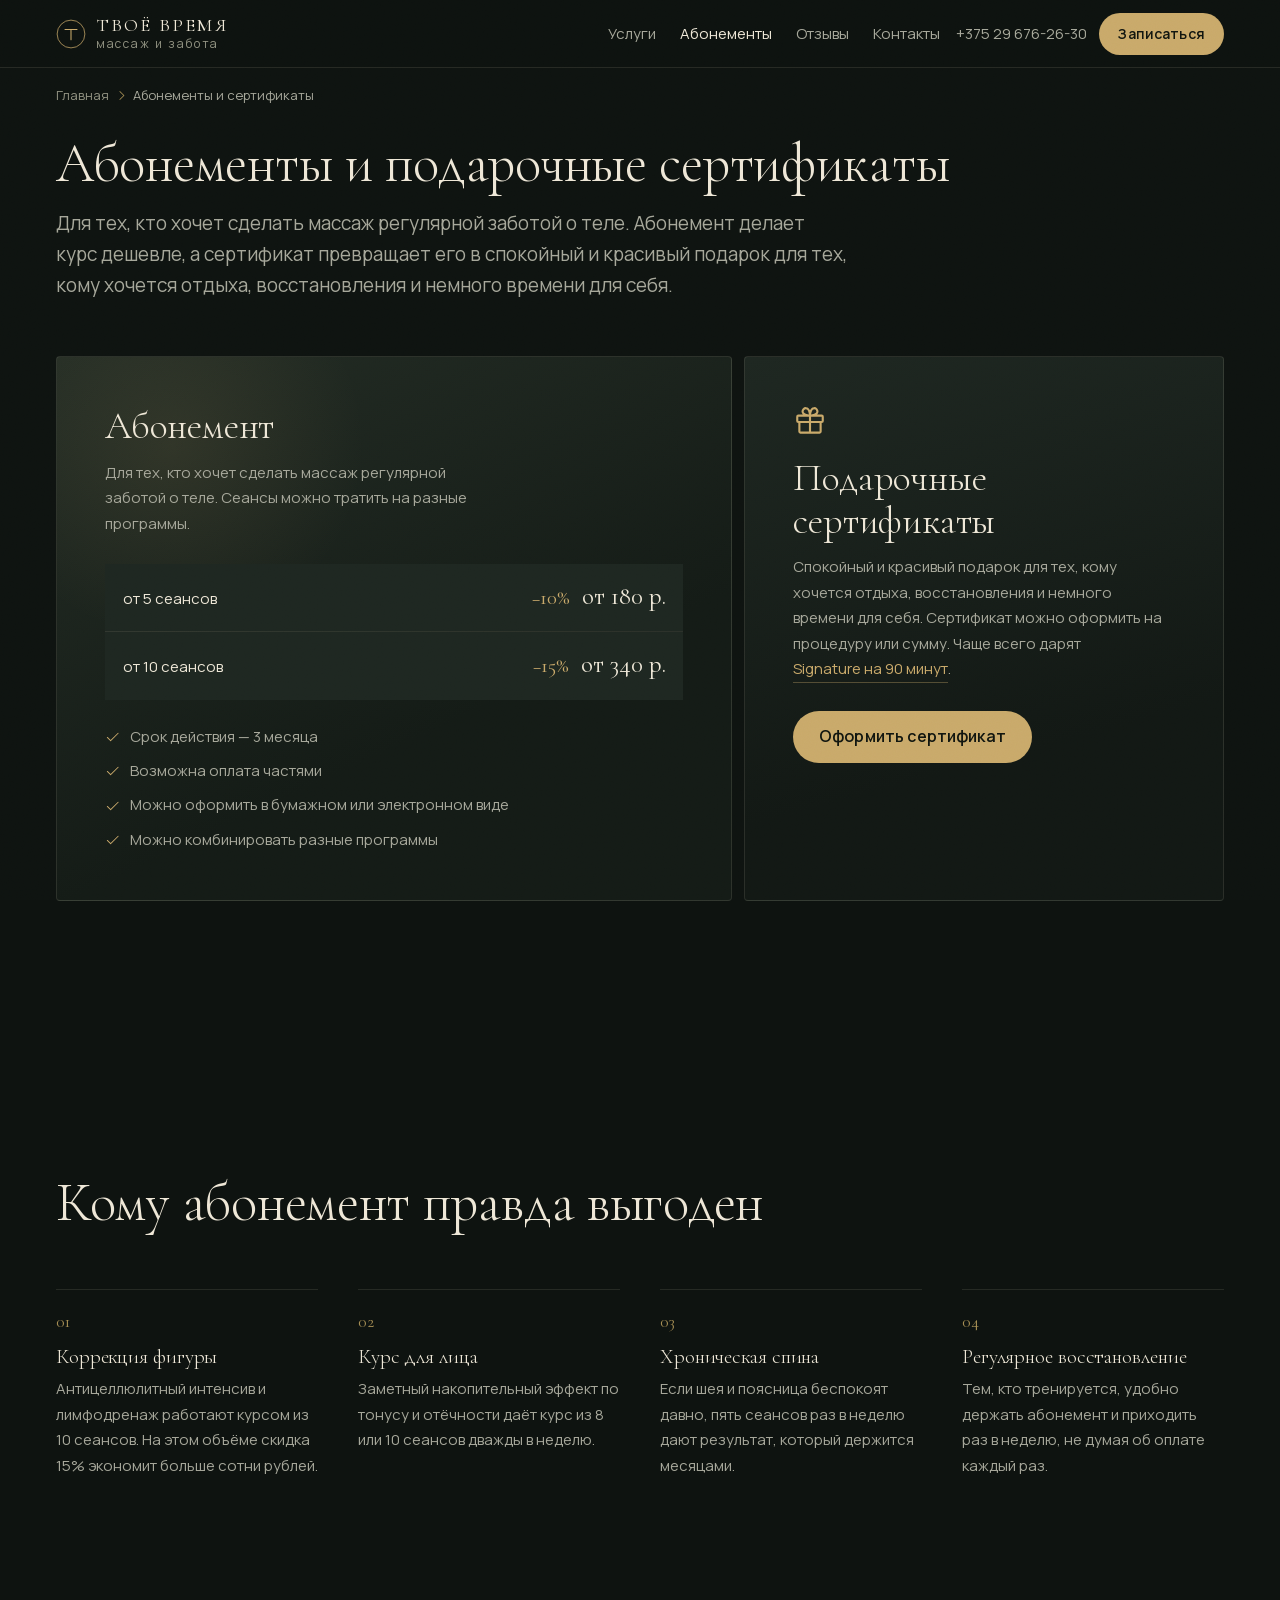
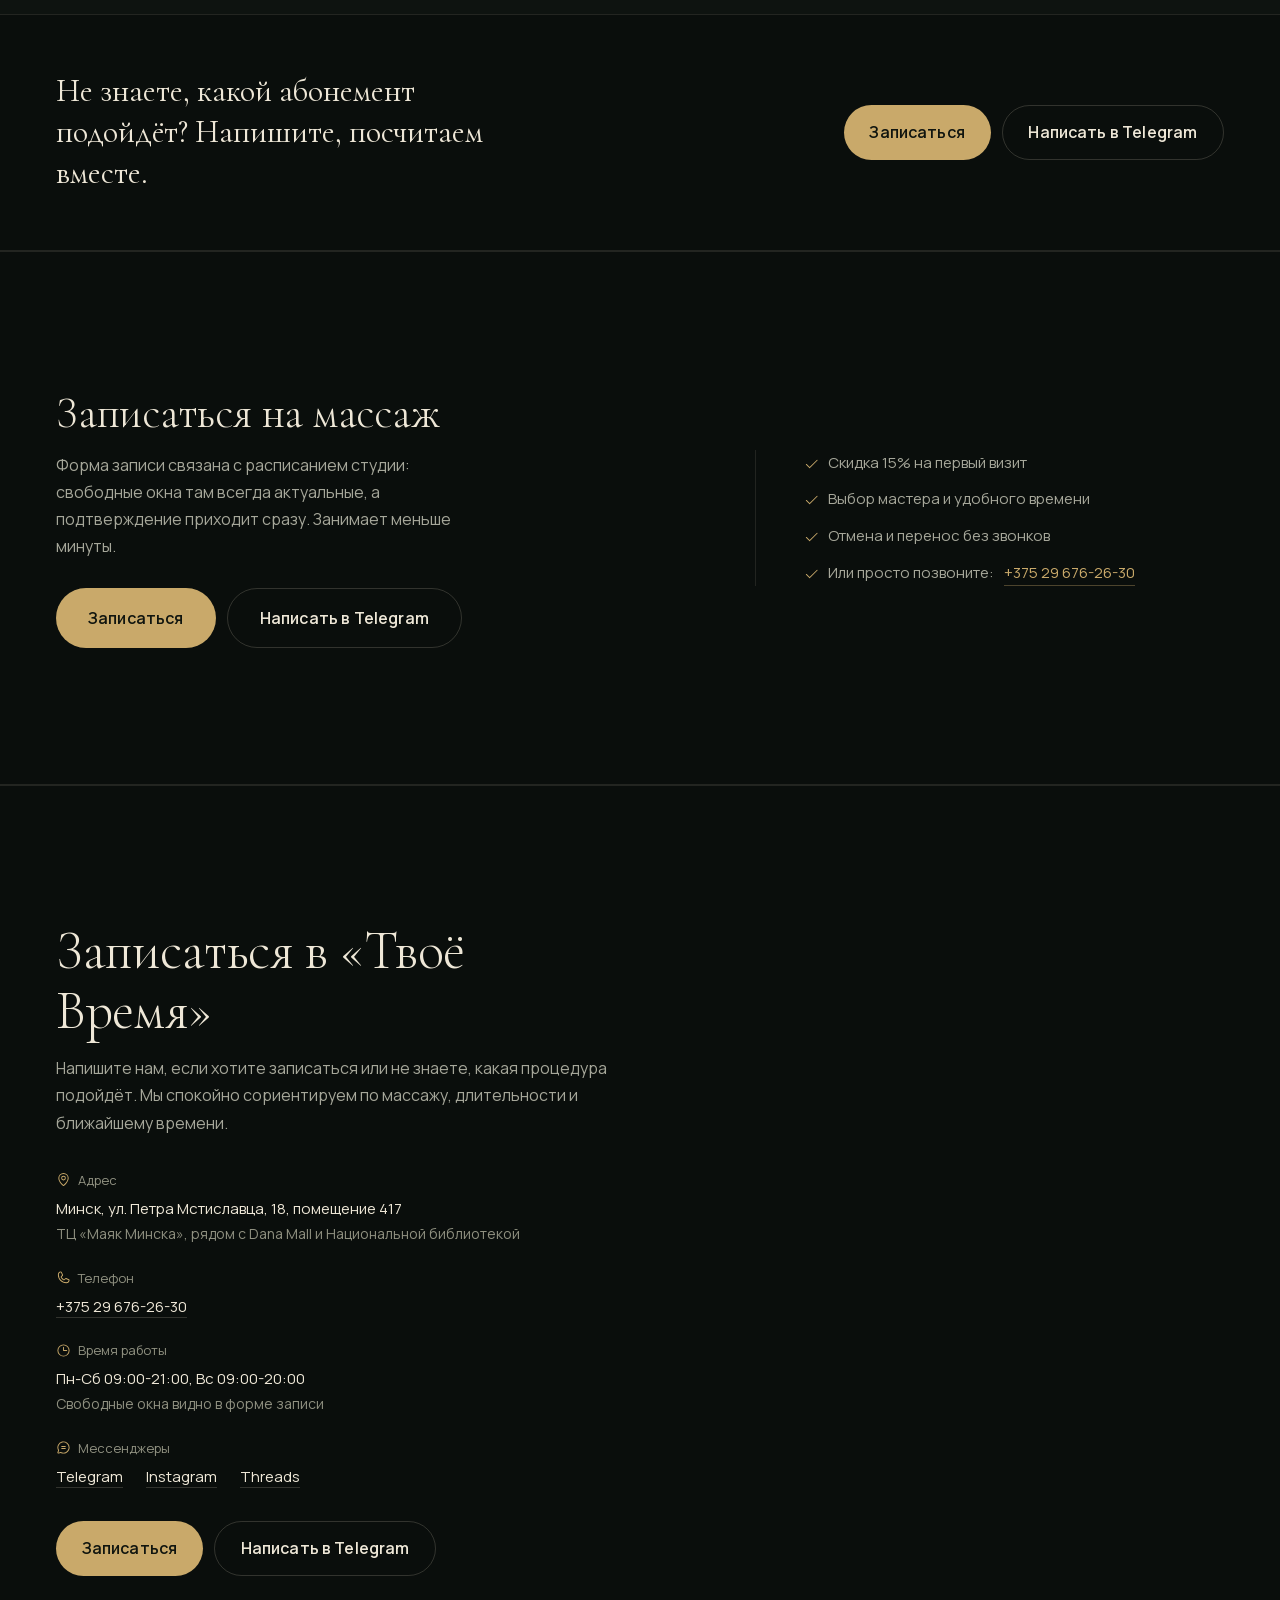
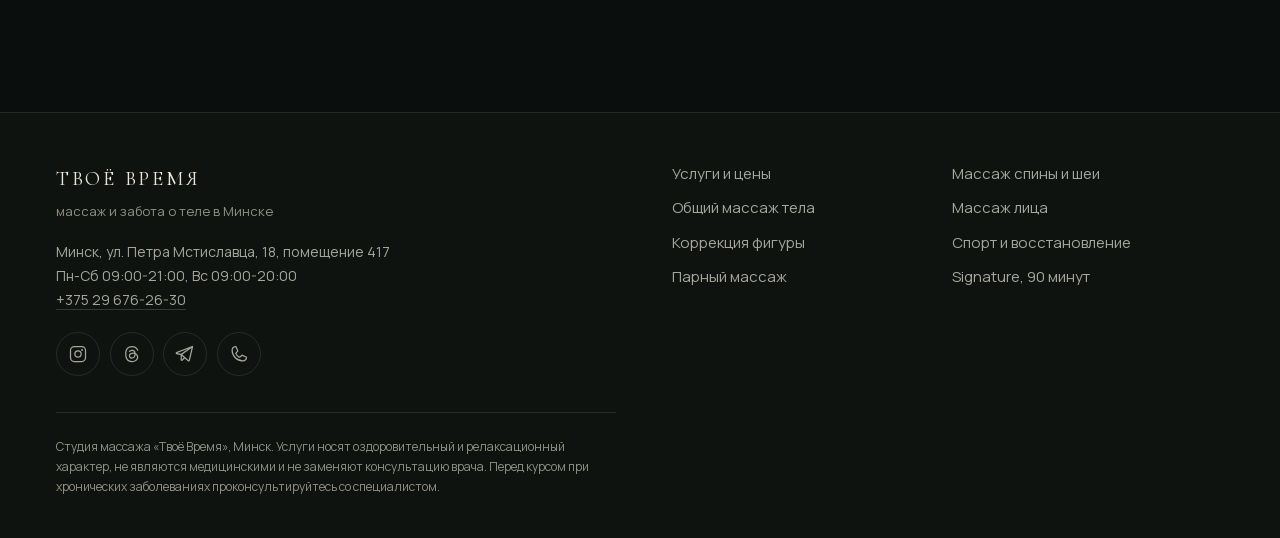
==== abonementy/index.html @ c8255bb5 "Сайт студии массажа «Твоё Время»: восстановление после потери файлов в iCloud Проект перенесён из iC" ====
<!doctype html>
<html lang="ru">
<head>
<meta charset="utf-8">
<meta name="viewport" content="width=device-width, initial-scale=1, viewport-fit=cover">
<meta name="theme-color" content="#0E1310">
<title>Абонементы и подарочные сертификаты на массаж в Минске | «Твоё Время»</title>
<meta name="description" content="Абонемент на массаж в Минске: от 5 сеансов скидка 10%, от 10 сеансов 15%, срок действия 3 месяца, оплата частями. Подарочный сертификат на программу или на сумму.">
<link rel="canonical" href="https://tvoye-vremya.by/abonementy/">
<meta property="og:type" content="website">
<meta property="og:locale" content="ru_RU">
<meta property="og:site_name" content="Твоё Время">
<meta property="og:title" content="Абонементы и подарочные сертификаты на массаж в Минске | «Твоё Время»">
<meta property="og:description" content="Абонемент на массаж в Минске: от 5 сеансов скидка 10%, от 10 сеансов 15%, срок действия 3 месяца, оплата частями. Подарочный сертификат на программу или на сумму.">
<meta property="og:url" content="https://tvoye-vremya.by/abonementy/">
<meta property="og:image" content="https://tvoye-vremya.by/assets/img/hero-1280.jpg">
<meta name="twitter:card" content="summary_large_image">
<link rel="icon" href="/favicon.svg" type="image/svg+xml">
<link rel="apple-touch-icon" href="/favicon.svg">
<link rel="preload" href="/assets/fonts/manrope-cyr.woff2" as="font" type="font/woff2" crossorigin>
<link rel="preload" href="/assets/fonts/cormorant-cyr.woff2" as="font" type="font/woff2" crossorigin>
<link rel="preconnect" href="https://n2200455.yclients.com">

<link rel="stylesheet" href="/assets/css/fonts.css">
<link rel="stylesheet" href="/assets/css/style.css">
<script type="application/ld+json">{"@context":"https://schema.org","@graph":[{"@type":"HealthAndBeautyBusiness","@id":"https://tvoye-vremya.by/#studio","name":"Твоё Время","alternateName":"Студия массажа «Твоё Время»","description":"Студия массажа в Минске на Маяке Минска: классический массаж, массаж лица, коррекция фигуры, спортивный и миофасциальный массаж.","image":"https://tvoye-vremya.by/assets/img/hero-1280.jpg","logo":"https://tvoye-vremya.by/favicon.svg","url":"https://tvoye-vremya.by/","telephone":"+375296762630","priceRange":"40-110 BYN","currenciesAccepted":"BYN","paymentAccepted":"Наличные, банковская карта","areaServed":{"@type":"City","name":"Минск"},"address":{"@type":"PostalAddress","streetAddress":"ул. Петра Мстиславца, 18, помещение 417","addressLocality":"Минск","postalCode":"220114","addressCountry":"BY"},"geo":{"@type":"GeoCoordinates","latitude":53.931599,"longitude":27.655137},"hasMap":"https://yandex.by/maps/-/CPgRRDK3","sameAs":["https://www.instagram.com/massage.tvoye_vremya/","https://www.threads.com/@massage.tvoye_vremya","https://t.me/marussy1987"],"openingHoursSpecification":[{"@type":"OpeningHoursSpecification","dayOfWeek":["Mo","Tu","We","Th","Fr","Sa"],"opens":"09:00","closes":"21:00"},{"@type":"OpeningHoursSpecification","dayOfWeek":["Su"],"opens":"09:00","closes":"20:00"}],"aggregateRating":{"@type":"AggregateRating","ratingValue":5,"bestRating":5,"reviewCount":44,"ratingCount":55},"review":[{"@type":"Review","author":{"@type":"Person","name":"Никита Мисюров"},"reviewRating":{"@type":"Rating","ratingValue":5,"bestRating":5},"reviewBody":"Ходил с сильными болями в шее и спине. После первого же сеанса почувствовал невероятное облегчение."},{"@type":"Review","author":{"@type":"Person","name":"Оксана Лукьянович"},"reviewRating":{"@type":"Rating","ratingValue":5,"bestRating":5},"reviewBody":"Марина настоящее спасение для моей спины при сидячей работе. Прекрасно прорабатывает все зажимы в шее и пояснице."},{"@type":"Review","author":{"@type":"Person","name":"Рамина Садкевич"},"reviewRating":{"@type":"Rating","ratingValue":5,"bestRating":5},"reviewBody":"Сходила на массаж лица и осталась в полнейшем восторге. Очень глубокая, но мягкая проработка."},{"@type":"Review","author":{"@type":"Person","name":"Александра Софроне"},"reviewRating":{"@type":"Rating","ratingValue":5,"bestRating":5},"reviewBody":"Раньше никогда не ходила на массаж. Очень рада, что мой первый опыт был именно в этой студии."},{"@type":"Review","author":{"@type":"Person","name":"Юлия Ш."},"reviewRating":{"@type":"Rating","ratingValue":5,"bestRating":5},"reviewBody":"Посещаю студию регулярно, делаю у мастера Елены массаж спины и тела. Елена не только профессионал, но и очень внимательная."}]},{"@type":"BreadcrumbList","itemListElement":[{"@type":"ListItem","position":1,"name":"Главная","item":"https://tvoye-vremya.by/"},{"@type":"ListItem","position":2,"name":"Абонементы и сертификаты","item":"https://tvoye-vremya.by/abonementy/"}]}]}</script>
</head>
<body>
<svg xmlns="http://www.w3.org/2000/svg" aria-hidden="true" focusable="false" style="position:absolute;width:0;height:0;overflow:hidden"><defs><symbol id="i-arrow-square-out" viewBox="0 0 256 256"><path d="M224,104a8,8,0,0,1-16,0V59.32l-66.33,66.34a8,8,0,0,1-11.32-11.32L196.68,48H152a8,8,0,0,1,0-16h64a8,8,0,0,1,8,8Zm-40,24a8,8,0,0,0-8,8v72H48V80h72a8,8,0,0,0,0-16H48A16,16,0,0,0,32,80V208a16,16,0,0,0,16,16H176a16,16,0,0,0,16-16V136A8,8,0,0,0,184,128Z"/></symbol><symbol id="i-arrow-up-right" viewBox="0 0 256 256"><path d="M200,64V168a8,8,0,0,1-16,0V83.31L69.66,197.66a8,8,0,0,1-11.32-11.32L172.69,72H88a8,8,0,0,1,0-16H192A8,8,0,0,1,200,64Z"/></symbol><symbol id="i-barbell" viewBox="0 0 256 256"><path d="M248,120h-8V88a16,16,0,0,0-16-16H208V64a16,16,0,0,0-16-16H168a16,16,0,0,0-16,16v56H104V64A16,16,0,0,0,88,48H64A16,16,0,0,0,48,64v8H32A16,16,0,0,0,16,88v32H8a8,8,0,0,0,0,16h8v32a16,16,0,0,0,16,16H48v8a16,16,0,0,0,16,16H88a16,16,0,0,0,16-16V136h48v56a16,16,0,0,0,16,16h24a16,16,0,0,0,16-16v-8h16a16,16,0,0,0,16-16V136h8a8,8,0,0,0,0-16ZM32,168V88H48v80Zm56,24H64V64H88V192Zm104,0H168V64h24V175.82c0,.06,0,.12,0,.18s0,.12,0,.18V192Zm32-24H208V88h16Z"/></symbol><symbol id="i-calendar-check" viewBox="0 0 256 256"><path d="M208,32H184V24a8,8,0,0,0-16,0v8H88V24a8,8,0,0,0-16,0v8H48A16,16,0,0,0,32,48V208a16,16,0,0,0,16,16H208a16,16,0,0,0,16-16V48A16,16,0,0,0,208,32ZM72,48v8a8,8,0,0,0,16,0V48h80v8a8,8,0,0,0,16,0V48h24V80H48V48ZM208,208H48V96H208V208Zm-38.34-85.66a8,8,0,0,1,0,11.32l-48,48a8,8,0,0,1-11.32,0l-24-24a8,8,0,0,1,11.32-11.32L116,164.69l42.34-42.35A8,8,0,0,1,169.66,122.34Z"/></symbol><symbol id="i-caret-right" viewBox="0 0 256 256"><path d="M181.66,133.66l-80,80a8,8,0,0,1-11.32-11.32L164.69,128,90.34,53.66a8,8,0,0,1,11.32-11.32l80,80A8,8,0,0,1,181.66,133.66Z"/></symbol><symbol id="i-chat-circle-text" viewBox="0 0 256 256"><path d="M168,112a8,8,0,0,1-8,8H96a8,8,0,0,1,0-16h64A8,8,0,0,1,168,112Zm-8,24H96a8,8,0,0,0,0,16h64a8,8,0,0,0,0-16Zm72-8A104,104,0,0,1,79.12,219.82L45.07,231.17a16,16,0,0,1-20.24-20.24l11.35-34.05A104,104,0,1,1,232,128Zm-16,0A88,88,0,1,0,51.81,172.06a8,8,0,0,1,.66,6.54L40,216,77.4,203.53a7.85,7.85,0,0,1,2.53-.42,8,8,0,0,1,4,1.08A88,88,0,0,0,216,128Z"/></symbol><symbol id="i-check" viewBox="0 0 256 256"><path d="M229.66,77.66l-128,128a8,8,0,0,1-11.32,0l-56-56a8,8,0,0,1,11.32-11.32L96,188.69,218.34,66.34a8,8,0,0,1,11.32,11.32Z"/></symbol><symbol id="i-clock" viewBox="0 0 256 256"><path d="M128,24A104,104,0,1,0,232,128,104.11,104.11,0,0,0,128,24Zm0,192a88,88,0,1,1,88-88A88.1,88.1,0,0,1,128,216Zm64-88a8,8,0,0,1-8,8H128a8,8,0,0,1-8-8V72a8,8,0,0,1,16,0v48h48A8,8,0,0,1,192,128Z"/></symbol><symbol id="i-coffee" viewBox="0 0 256 256"><path d="M80,56V24a8,8,0,0,1,16,0V56a8,8,0,0,1-16,0Zm40,8a8,8,0,0,0,8-8V24a8,8,0,0,0-16,0V56A8,8,0,0,0,120,64Zm32,0a8,8,0,0,0,8-8V24a8,8,0,0,0-16,0V56A8,8,0,0,0,152,64Zm96,56v8a40,40,0,0,1-37.51,39.91,96.59,96.59,0,0,1-27,40.09H208a8,8,0,0,1,0,16H32a8,8,0,0,1,0-16H56.54A96.3,96.3,0,0,1,24,136V88a8,8,0,0,1,8-8H208A40,40,0,0,1,248,120ZM200,96H40v40a80.27,80.27,0,0,0,45.12,72h69.76A80.27,80.27,0,0,0,200,136Zm32,24a24,24,0,0,0-16-22.62V136a95.78,95.78,0,0,1-1.2,15A24,24,0,0,0,232,128Z"/></symbol><symbol id="i-crown" viewBox="0 0 256 256"><path d="M248,80a28,28,0,1,0-51.12,15.77l-26.79,33L146,73.4a28,28,0,1,0-36.06,0L85.91,128.74l-26.79-33a28,28,0,1,0-26.6,12L47,194.63A16,16,0,0,0,62.78,208H193.22A16,16,0,0,0,209,194.63l14.47-86.85A28,28,0,0,0,248,80ZM128,40a12,12,0,1,1-12,12A12,12,0,0,1,128,40ZM24,80A12,12,0,1,1,36,92,12,12,0,0,1,24,80ZM193.22,192H62.78L48.86,108.52,81.79,149A8,8,0,0,0,88,152a7.83,7.83,0,0,0,1.08-.07,8,8,0,0,0,6.26-4.74l29.3-67.4a27,27,0,0,0,6.72,0l29.3,67.4a8,8,0,0,0,6.26,4.74A7.83,7.83,0,0,0,168,152a8,8,0,0,0,6.21-3l32.93-40.52ZM220,92a12,12,0,1,1,12-12A12,12,0,0,1,220,92Z"/></symbol><symbol id="i-drop" viewBox="0 0 256 256"><path d="M174,47.75a254.19,254.19,0,0,0-41.45-38.3,8,8,0,0,0-9.18,0A254.19,254.19,0,0,0,82,47.75C54.51,79.32,40,112.6,40,144a88,88,0,0,0,176,0C216,112.6,201.49,79.32,174,47.75ZM128,216a72.08,72.08,0,0,1-72-72c0-57.23,55.47-105,72-118,16.53,13,72,60.75,72,118A72.08,72.08,0,0,1,128,216Zm55.89-62.66a57.6,57.6,0,0,1-46.56,46.55A8.75,8.75,0,0,1,136,200a8,8,0,0,1-1.32-15.89c16.57-2.79,30.63-16.85,33.44-33.45a8,8,0,0,1,15.78,2.68Z"/></symbol><symbol id="i-flower-lotus" viewBox="0 0 256 256"><path d="M245.83,121.63a15.53,15.53,0,0,0-9.52-7.33,73.51,73.51,0,0,0-22.17-2.22c4-19.85,1-35.55-2.06-44.86a16.15,16.15,0,0,0-18.79-10.88,85.53,85.53,0,0,0-28.55,12.12,94.58,94.58,0,0,0-27.11-33.25,16.05,16.05,0,0,0-19.26,0A94.48,94.48,0,0,0,91.26,68.46,85.53,85.53,0,0,0,62.71,56.34,16.15,16.15,0,0,0,43.92,67.22c-3,9.31-6,25-2.06,44.86a73.51,73.51,0,0,0-22.17,2.22,15.53,15.53,0,0,0-9.52,7.33,16,16,0,0,0-1.6,12.27c3.39,12.57,13.8,36.48,45.33,55.32S113.13,208,128.05,208s42.67,0,74-18.78c31.53-18.84,41.94-42.75,45.33-55.32A16,16,0,0,0,245.83,121.63ZM59.14,72.14a.2.2,0,0,1,.23-.15A70.43,70.43,0,0,1,85.18,83.66,118.65,118.65,0,0,0,80,119.17c0,18.74,3.77,34,9.11,46.28A123.59,123.59,0,0,1,69.57,140C51.55,108.62,55.3,84,59.14,72.14Zm3,103.35C35.47,159.57,26.82,140.05,24,129.7a59.82,59.82,0,0,1,22.5-1.17,129.08,129.08,0,0,0,9.15,19.41,142.28,142.28,0,0,0,34,39.56A114.92,114.92,0,0,1,62.1,175.49ZM128,190.4c-9.33-6.94-32-28.23-32-71.23C96,76.7,118.38,55.24,128,48c9.62,7.26,32,28.72,32,71.19C160,162.17,137.33,183.46,128,190.4ZM170.82,83.66A70.43,70.43,0,0,1,196.63,72a.2.2,0,0,1,.23.15C200.7,84,204.45,108.62,186.43,140a123.32,123.32,0,0,1-19.54,25.48c5.34-12.26,9.11-27.54,9.11-46.28A118.65,118.65,0,0,0,170.82,83.66ZM232,129.72c-2.77,10.25-11.4,29.81-38.09,45.77a114.92,114.92,0,0,1-27.55,12,142.28,142.28,0,0,0,34-39.56,129.08,129.08,0,0,0,9.15-19.41A59.69,59.69,0,0,1,232,129.71Z"/></symbol><symbol id="i-gift" viewBox="0 0 256 256"><path d="M216,72H180.92c.39-.33.79-.65,1.17-1A29.53,29.53,0,0,0,192,49.57,32.62,32.62,0,0,0,158.44,16,29.53,29.53,0,0,0,137,25.91a54.94,54.94,0,0,0-9,14.48,54.94,54.94,0,0,0-9-14.48A29.53,29.53,0,0,0,97.56,16,32.62,32.62,0,0,0,64,49.57,29.53,29.53,0,0,0,73.91,71c.38.33.78.65,1.17,1H40A16,16,0,0,0,24,88v32a16,16,0,0,0,16,16v64a16,16,0,0,0,16,16H200a16,16,0,0,0,16-16V136a16,16,0,0,0,16-16V88A16,16,0,0,0,216,72ZM149,36.51a13.69,13.69,0,0,1,10-4.5h.49A16.62,16.62,0,0,1,176,49.08a13.69,13.69,0,0,1-4.5,10c-9.49,8.4-25.24,11.36-35,12.4C137.7,60.89,141,45.5,149,36.51Zm-64.09.36A16.63,16.63,0,0,1,96.59,32h.49a13.69,13.69,0,0,1,10,4.5c8.39,9.48,11.35,25.2,12.39,34.92-9.72-1-25.44-4-34.92-12.39a13.69,13.69,0,0,1-4.5-10A16.6,16.6,0,0,1,84.87,36.87ZM40,88h80v32H40Zm16,48h64v64H56Zm144,64H136V136h64Zm16-80H136V88h80v32Z"/></symbol><symbol id="i-hand-heart" viewBox="0 0 256 256"><path d="M230.33,141.06a24.34,24.34,0,0,0-18.61-4.77C230.5,117.33,240,98.48,240,80c0-26.47-21.29-48-47.46-48A47.58,47.58,0,0,0,156,48.75,47.58,47.58,0,0,0,119.46,32C93.29,32,72,53.53,72,80c0,11,3.24,21.69,10.06,33a31.87,31.87,0,0,0-14.75,8.4L44.69,144H16A16,16,0,0,0,0,160v40a16,16,0,0,0,16,16H120a7.93,7.93,0,0,0,1.94-.24l64-16a6.94,6.94,0,0,0,1.19-.4L226,182.82l.44-.2a24.6,24.6,0,0,0,3.93-41.56ZM119.46,48A31.15,31.15,0,0,1,148.6,67a8,8,0,0,0,14.8,0,31.15,31.15,0,0,1,29.14-19C209.59,48,224,62.65,224,80c0,19.51-15.79,41.58-45.66,63.9l-11.09,2.55A28,28,0,0,0,140,112H100.68C92.05,100.36,88,90.12,88,80,88,62.65,102.41,48,119.46,48ZM16,160H40v40H16Zm203.43,8.21-38,16.18L119,200H56V155.31l22.63-22.62A15.86,15.86,0,0,1,89.94,128H140a12,12,0,0,1,0,24H112a8,8,0,0,0,0,16h32a8.32,8.32,0,0,0,1.79-.2l67-15.41.31-.08a8.6,8.6,0,0,1,6.3,15.9Z"/></symbol><symbol id="i-instagram-logo" viewBox="0 0 256 256"><path d="M128,80a48,48,0,1,0,48,48A48.05,48.05,0,0,0,128,80Zm0,80a32,32,0,1,1,32-32A32,32,0,0,1,128,160ZM176,24H80A56.06,56.06,0,0,0,24,80v96a56.06,56.06,0,0,0,56,56h96a56.06,56.06,0,0,0,56-56V80A56.06,56.06,0,0,0,176,24Zm40,152a40,40,0,0,1-40,40H80a40,40,0,0,1-40-40V80A40,40,0,0,1,80,40h96a40,40,0,0,1,40,40ZM192,76a12,12,0,1,1-12-12A12,12,0,0,1,192,76Z"/></symbol><symbol id="i-leaf" viewBox="0 0 256 256"><path d="M223.45,40.07a8,8,0,0,0-7.52-7.52C139.8,28.08,78.82,51,52.82,94a87.09,87.09,0,0,0-12.76,49c.57,15.92,5.21,32,13.79,47.85l-19.51,19.5a8,8,0,0,0,11.32,11.32l19.5-19.51C81,210.73,97.09,215.37,113,215.94q1.67.06,3.33.06A86.93,86.93,0,0,0,162,203.18C205,177.18,227.93,116.21,223.45,40.07ZM153.75,189.5c-22.75,13.78-49.68,14-76.71.77l88.63-88.62a8,8,0,0,0-11.32-11.32L65.73,179c-13.19-27-13-54,.77-76.71,22.09-36.47,74.6-56.44,141.31-54.06C210.2,114.89,190.22,167.41,153.75,189.5Z"/></symbol><symbol id="i-list" viewBox="0 0 256 256"><path d="M224,128a8,8,0,0,1-8,8H40a8,8,0,0,1,0-16H216A8,8,0,0,1,224,128ZM40,72H216a8,8,0,0,0,0-16H40a8,8,0,0,0,0,16ZM216,184H40a8,8,0,0,0,0,16H216a8,8,0,0,0,0-16Z"/></symbol><symbol id="i-map-pin" viewBox="0 0 256 256"><path d="M128,64a40,40,0,1,0,40,40A40,40,0,0,0,128,64Zm0,64a24,24,0,1,1,24-24A24,24,0,0,1,128,128Zm0-112a88.1,88.1,0,0,0-88,88c0,31.4,14.51,64.68,42,96.25a254.19,254.19,0,0,0,41.45,38.3,8,8,0,0,0,9.18,0A254.19,254.19,0,0,0,174,200.25c27.45-31.57,42-64.85,42-96.25A88.1,88.1,0,0,0,128,16Zm0,206c-16.53-13-72-60.75-72-118a72,72,0,0,1,144,0C200,161.23,144.53,209,128,222Z"/></symbol><symbol id="i-moon" viewBox="0 0 256 256"><path d="M233.54,142.23a8,8,0,0,0-8-2,88.08,88.08,0,0,1-109.8-109.8,8,8,0,0,0-10-10,104.84,104.84,0,0,0-52.91,37A104,104,0,0,0,136,224a103.09,103.09,0,0,0,62.52-20.88,104.84,104.84,0,0,0,37-52.91A8,8,0,0,0,233.54,142.23ZM188.9,190.34A88,88,0,0,1,65.66,67.11a89,89,0,0,1,31.4-26A106,106,0,0,0,96,56,104.11,104.11,0,0,0,200,160a106,106,0,0,0,14.92-1.06A89,89,0,0,1,188.9,190.34Z"/></symbol><symbol id="i-phone" viewBox="0 0 256 256"><path d="M222.37,158.46l-47.11-21.11-.13-.06a16,16,0,0,0-15.17,1.4,8.12,8.12,0,0,0-.75.56L134.87,160c-15.42-7.49-31.34-23.29-38.83-38.51l20.78-24.71c.2-.25.39-.5.57-.77a16,16,0,0,0,1.32-15.06l0-.12L97.54,33.64a16,16,0,0,0-16.62-9.52A56.26,56.26,0,0,0,32,80c0,79.4,64.6,144,144,144a56.26,56.26,0,0,0,55.88-48.92A16,16,0,0,0,222.37,158.46ZM176,208A128.14,128.14,0,0,1,48,80,40.2,40.2,0,0,1,82.87,40a.61.61,0,0,0,0,.12l21,47L83.2,111.86a6.13,6.13,0,0,0-.57.77,16,16,0,0,0-1,15.7c9.06,18.53,27.73,37.06,46.46,46.11a16,16,0,0,0,15.75-1.14,8.44,8.44,0,0,0,.74-.56L168.89,152l47,21.05h0s.08,0,.11,0A40.21,40.21,0,0,1,176,208Z"/></symbol><symbol id="i-plus" viewBox="0 0 256 256"><path d="M224,128a8,8,0,0,1-8,8H136v80a8,8,0,0,1-16,0V136H40a8,8,0,0,1,0-16h80V40a8,8,0,0,1,16,0v80h80A8,8,0,0,1,224,128Z"/></symbol><symbol id="i-sliders-horizontal" viewBox="0 0 256 256"><path d="M40,88H73a32,32,0,0,0,62,0h81a8,8,0,0,0,0-16H135a32,32,0,0,0-62,0H40a8,8,0,0,0,0,16Zm64-24A16,16,0,1,1,88,80,16,16,0,0,1,104,64ZM216,168H199a32,32,0,0,0-62,0H40a8,8,0,0,0,0,16h97a32,32,0,0,0,62,0h17a8,8,0,0,0,0-16Zm-48,24a16,16,0,1,1,16-16A16,16,0,0,1,168,192Z"/></symbol><symbol id="i-sparkle" viewBox="0 0 256 256"><path d="M197.58,129.06,146,110l-19-51.62a15.92,15.92,0,0,0-29.88,0L78,110l-51.62,19a15.92,15.92,0,0,0,0,29.88L78,178l19,51.62a15.92,15.92,0,0,0,29.88,0L146,178l51.62-19a15.92,15.92,0,0,0,0-29.88ZM137,164.22a8,8,0,0,0-4.74,4.74L112,223.85,91.78,169A8,8,0,0,0,87,164.22L32.15,144,87,123.78A8,8,0,0,0,91.78,119L112,64.15,132.22,119a8,8,0,0,0,4.74,4.74L191.85,144ZM144,40a8,8,0,0,1,8-8h16V16a8,8,0,0,1,16,0V32h16a8,8,0,0,1,0,16H184V64a8,8,0,0,1-16,0V48H152A8,8,0,0,1,144,40ZM248,88a8,8,0,0,1-8,8h-8v8a8,8,0,0,1-16,0V96h-8a8,8,0,0,1,0-16h8V72a8,8,0,0,1,16,0v8h8A8,8,0,0,1,248,88Z"/></symbol><symbol id="i-star" viewBox="0 0 256 256"><path d="M234.29,114.85l-45,38.83L203,211.75a16.4,16.4,0,0,1-24.5,17.82L128,198.49,77.47,229.57A16.4,16.4,0,0,1,53,211.75l13.76-58.07-45-38.83A16.46,16.46,0,0,1,31.08,86l59-4.76,22.76-55.08a16.36,16.36,0,0,1,30.27,0l22.75,55.08,59,4.76a16.46,16.46,0,0,1,9.37,28.86Z"/></symbol><symbol id="i-telegram-logo" viewBox="0 0 256 256"><path d="M228.88,26.19a9,9,0,0,0-9.16-1.57L17.06,103.93a14.22,14.22,0,0,0,2.43,27.21L72,141.45V200a15.92,15.92,0,0,0,10,14.83,15.91,15.91,0,0,0,17.51-3.73l25.32-26.26L165,220a15.88,15.88,0,0,0,10.51,4,16.3,16.3,0,0,0,5-.79,15.85,15.85,0,0,0,10.67-11.63L231.77,35A9,9,0,0,0,228.88,26.19Zm-61.14,36L78.15,126.35l-49.6-9.73ZM88,200V152.52l24.79,21.74Zm87.53,8L92.85,135.5l119-85.29Z"/></symbol><symbol id="i-threads-logo" viewBox="0 0 256 256"><path d="M186.42,123.65a63.81,63.81,0,0,0-11.13-6.72c-4-29.89-24-39.31-33.1-42.07-19.78-6-42.51,1.19-52.85,16.7a8,8,0,0,0,13.32,8.88c6.37-9.56,22-14.16,34.89-10.27,9.95,3,16.82,10.3,20.15,21a81.05,81.05,0,0,0-15.29-1.43c-13.92,0-26.95,3.59-36.67,10.1C94.3,127.57,88,139,88,152c0,20.58,15.86,35.52,37.71,35.52a48,48,0,0,0,34.35-14.81c6.44-6.7,14-18.36,15.61-37.1.38.26.74.53,1.1.8C186.88,144.05,192,154.68,192,168c0,19.36-20.34,48-64,48-26.73,0-45.48-8.65-57.34-26.44C60.93,175,56,154.26,56,128s4.93-47,14.66-61.56C82.52,48.65,101.27,40,128,40c32.93,0,54,13.25,64.53,40.52a8,8,0,1,0,14.93-5.75C194.68,41.56,167.2,24,128,24,96,24,72.19,35.29,57.34,57.56,45.83,74.83,40,98.52,40,128s5.83,53.17,17.34,70.44C72.19,220.71,96,232,128,232c30.07,0,48.9-11.48,59.4-21.1C200.3,199.08,208,183,208,168,208,149.66,200.54,134.32,186.42,123.65Zm-37.89,38a31.94,31.94,0,0,1-22.82,9.9c-10.81,0-21.71-6-21.71-19.52,0-12.63,12-26.21,38.41-26.21A63.88,63.88,0,0,1,160,128.24C160,142.32,156,153.86,148.53,161.62Z"/></symbol><symbol id="i-ticket" viewBox="0 0 256 256"><path d="M232,104a8,8,0,0,0,8-8V64a16,16,0,0,0-16-16H32A16,16,0,0,0,16,64V96a8,8,0,0,0,8,8,24,24,0,0,1,0,48,8,8,0,0,0-8,8v32a16,16,0,0,0,16,16H224a16,16,0,0,0,16-16V160a8,8,0,0,0-8-8,24,24,0,0,1,0-48ZM32,167.2a40,40,0,0,0,0-78.4V64H88V192H32Zm192,0V192H104V64H224V88.8a40,40,0,0,0,0,78.4Z"/></symbol><symbol id="i-warning-circle" viewBox="0 0 256 256"><path d="M128,24A104,104,0,1,0,232,128,104.11,104.11,0,0,0,128,24Zm0,192a88,88,0,1,1,88-88A88.1,88.1,0,0,1,128,216Zm-8-80V80a8,8,0,0,1,16,0v56a8,8,0,0,1-16,0Zm20,36a12,12,0,1,1-12-12A12,12,0,0,1,140,172Z"/></symbol><symbol id="i-waves" viewBox="0 0 256 256"><path d="M222.16,177.25a8,8,0,0,1-1,11.25c-17.36,14.39-32.86,19.5-47,19.5-18.58,0-34.82-8.82-49.93-17-25.35-13.76-47.24-25.64-79.07.74a8,8,0,1,1-10.22-12.31c40.17-33.28,70.32-16.92,96.93-2.48,25.35,13.75,47.24,25.63,79.07-.74A8,8,0,0,1,222.16,177.25Zm-11.27-57c-31.83,26.38-53.72,14.5-79.07.74-26.61-14.43-56.76-30.79-96.93,2.49a8,8,0,0,0,10.22,12.31c31.83-26.38,53.72-14.5,79.07-.74,15.11,8.19,31.35,17,49.93,17,14.14,0,29.64-5.11,47-19.5a8,8,0,1,0-10.22-12.31ZM45.11,79.8c31.83-26.37,53.72-14.49,79.07-.74,15.11,8.2,31.35,17,49.93,17,14.14,0,29.64-5.12,47-19.5a8,8,0,1,0-10.22-12.31c-31.83,26.38-53.72,14.5-79.07.74C105.21,50.58,75.06,34.22,34.89,67.5A8,8,0,1,0,45.11,79.8Z"/></symbol><symbol id="i-x" viewBox="0 0 256 256"><path d="M205.66,194.34a8,8,0,0,1-11.32,11.32L128,139.31,61.66,205.66a8,8,0,0,1-11.32-11.32L116.69,128,50.34,61.66A8,8,0,0,1,61.66,50.34L128,116.69l66.34-66.35a8,8,0,0,1,11.32,11.32L139.31,128Z"/></symbol></defs></svg>
<a class="skip" href="#main">Перейти к содержанию</a>

<header class="hdr" id="hdr">
  <div class="hdr__in">
    <a class="brand" href="/" aria-label="Твоё Время, студия массажа в Минске, на главную">
      <span class="brand__mark" aria-hidden="true">
        <svg viewBox="0 0 40 40" focusable="false"><circle cx="20" cy="20" r="18.5" fill="none" stroke="currentColor" stroke-width="1"/><path d="M12 14h16M20 14v13.5" fill="none" stroke="currentColor" stroke-width="1.4" stroke-linecap="round"/></svg>
      </span>
      <span class="brand__txt">
        <span class="brand__name">Твоё Время</span>
        <span class="brand__sub">массаж и забота</span>
      </span>
    </a>
    <nav class="nav" aria-label="Основная навигация"><a href="/uslugi/">Услуги</a><a href="/abonementy/">Абонементы</a><a href="/#otzyvy">Отзывы</a><a href="/kontakty/">Контакты</a></nav>
    <div class="hdr__act">
      <a class="hdr__tel" href="tel:+375296762630">+375&nbsp;29&nbsp;676-26-30</a>
      <a class="btn btn--gold btn--sm" href="/zapis/">Записаться</a>
      <button class="burger" type="button" id="burger" aria-expanded="false" aria-controls="menu" aria-label="Открыть меню">
        <svg class="i" aria-hidden="true"><use href="#i-list"></use></svg>
      </button>
    </div>
  </div>
</header>

<div class="menu" id="menu" hidden>
  <div class="menu__in">
    <button class="menu__x" type="button" id="menuClose" aria-label="Закрыть меню"><svg class="i" aria-hidden="true"><use href="#i-x"></use></svg></button>
    <nav class="menu__nav" aria-label="Меню"><a href="/uslugi/">Услуги и цены</a><a href="/uslugi/massazh-spiny-i-shei/">Массаж спины и шеи</a><a href="/uslugi/obshchiy-massazh/">Общий массаж тела</a><a href="/uslugi/massazh-lica/">Массаж лица</a><a href="/uslugi/antitsellyulitnyy-massazh/">Коррекция фигуры</a><a href="/uslugi/sportivnyy-massazh/">Спорт и восстановление</a><a href="/uslugi/parnyy-massazh/">Парный массаж</a><a href="/uslugi/signature/">Signature, 90 минут</a><a href="/abonementy/">Абонементы и сертификаты</a><a href="/kontakty/">Контакты</a></nav>
    <div class="menu__foot">
      <a class="btn btn--gold" href="/zapis/">Записаться</a>
      <a class="menu__tel" href="tel:+375296762630">+375&nbsp;29&nbsp;676-26-30</a>
    </div>
  </div>
</div>
<main id="main">
<nav class="crumbs" aria-label="Хлебные крошки"><div class="wrap"><a href="/">Главная</a><span class="crumbs__s" aria-hidden="true"><svg class="i i--xs" aria-hidden="true"><use href="#i-caret-right"></use></svg></span><span aria-current="page">Абонементы и сертификаты</span></div></nav>
<section class="sec sec--top">
  <div class="wrap">
    <div class="sec__head">
      <h1>Абонементы и подарочные сертификаты</h1>
      <p class="lead lead--big">Для тех, кто хочет сделать массаж регулярной заботой о теле.
      Абонемент делает курс дешевле, а сертификат превращает его в спокойный и красивый
      подарок для тех, кому хочется отдыха, восстановления и немного времени для себя.</p>
    </div>

    <div class="duo">
      <article class="panel panel--abon">
        <h2>Абонемент</h2>
        <p class="panel__p">Для тех, кто хочет сделать массаж регулярной заботой о теле.
        Сеансы можно тратить на разные программы.</p>
        <div class="tiers">
          <div class="tier"><span class="tier__k">от 5 сеансов</span><span class="tier__v">−10%</span><span class="tier__p">от 180&nbsp;р.</span></div>
          <div class="tier"><span class="tier__k">от 10 сеансов</span><span class="tier__v">−15%</span><span class="tier__p">от 340&nbsp;р.</span></div>
        </div>
        <ul class="ticks">
          <li><svg class="i i--sm" aria-hidden="true"><use href="#i-check"></use></svg>Срок действия — 3 месяца</li>
          <li><svg class="i i--sm" aria-hidden="true"><use href="#i-check"></use></svg>Возможна оплата частями</li>
          <li><svg class="i i--sm" aria-hidden="true"><use href="#i-check"></use></svg>Можно оформить в бумажном или электронном виде</li>
          <li><svg class="i i--sm" aria-hidden="true"><use href="#i-check"></use></svg>Можно комбинировать разные программы</li>
        </ul>
      </article>

      <article class="panel panel--cert">
        <svg class="i i--xl" aria-hidden="true"><use href="#i-gift"></use></svg>
        <h2>Подарочные сертификаты</h2>
        <p class="panel__p">Спокойный и красивый подарок для тех, кому хочется отдыха,
        восстановления и немного времени для себя. Сертификат можно оформить на процедуру
        или сумму. Чаще всего дарят <a class="lnk" href="/uslugi/signature/">Signature
        на 90 минут</a>.</p>
        <a class="btn btn--gold" href="https://t.me/marussy1987" target="_blank" rel="noopener">Оформить сертификат</a>
      </article>
    </div>
  </div>
</section>

<section class="sec sec--how">
  <div class="wrap">
    <div class="sec__head"><h2>Кому абонемент правда выгоден</h2></div>
    <ol class="how">
      <li class="how__i"><h3>Коррекция фигуры</h3><p>Антицеллюлитный интенсив и лимфодренаж работают
      курсом из 10 сеансов. На этом объёме скидка 15% экономит больше сотни рублей.</p></li>
      <li class="how__i"><h3>Курс для лица</h3><p>Заметный накопительный эффект по тонусу и отёчности
      даёт курс из 8 или 10 сеансов дважды в неделю.</p></li>
      <li class="how__i"><h3>Хроническая спина</h3><p>Если шея и поясница беспокоят давно, пять сеансов
      раз в неделю дают результат, который держится месяцами.</p></li>
      <li class="how__i"><h3>Регулярное восстановление</h3><p>Тем, кто тренируется, удобно держать
      абонемент и приходить раз в неделю, не думая об оплате каждый раз.</p></li>
    </ol>
  </div>
</section>


<section class="strip">
  <div class="wrap strip__in">
    <p>Не знаете, какой абонемент подойдёт? Напишите, посчитаем вместе.</p>
    <div class="strip__act">
      <a class="btn btn--gold" href="/zapis/">Записаться</a>
      <a class="btn btn--ghost" href="https://t.me/marussy1987" target="_blank" rel="noopener">Написать в Telegram</a>
    </div>
  </div>
</section>

<section class="sec sec--bcta" id="zapis">
  <div class="wrap">
    <div class="bcta">
      <div class="bcta__a">
        <h2>Записаться на массаж</h2>
        <p>Форма записи связана с расписанием студии: свободные окна там всегда актуальные,
        а подтверждение приходит сразу. Занимает меньше минуты.</p>
        <div class="bcta__act">
          <a class="btn btn--gold btn--lg" href="/zapis/">Записаться</a>
          <a class="btn btn--ghost btn--lg" href="https://t.me/marussy1987" target="_blank" rel="noopener">Написать в Telegram</a>
        </div>
      </div>
      <ul class="bcta__b">
        <li><svg class="i i--sm" aria-hidden="true"><use href="#i-check"></use></svg>Скидка 15% на первый визит</li>
        <li><svg class="i i--sm" aria-hidden="true"><use href="#i-check"></use></svg>Выбор мастера и удобного времени</li>
        <li><svg class="i i--sm" aria-hidden="true"><use href="#i-check"></use></svg>Отмена и перенос без звонков</li>
        <li><svg class="i i--sm" aria-hidden="true"><use href="#i-check"></use></svg>Или просто позвоните: <a class="lnk" href="tel:+375296762630">+375&nbsp;29&nbsp;676-26-30</a></li>
      </ul>
    </div>
  </div>
</section>

<section class="sec sec--kont" id="kontakty">
  <div class="wrap">
    <div class="kont">
      <div class="kont__info">
        <h2>Записаться в «Твоё Время»</h2>
        <p class="lead">Напишите нам, если хотите записаться или не знаете, какая процедура подойдёт.
        Мы спокойно сориентируем по массажу, длительности и ближайшему времени.</p>
        <dl class="facts">
          <div>
            <dt><svg class="i i--sm" aria-hidden="true"><use href="#i-map-pin"></use></svg>Адрес</dt>
            <dd>Минск, ул. Петра Мстиславца, 18, помещение 417<br><span class="facts__mute">ТЦ «Маяк Минска», рядом с Dana Mall и Национальной библиотекой</span></dd>
          </div>
          <div>
            <dt><svg class="i i--sm" aria-hidden="true"><use href="#i-phone"></use></svg>Телефон</dt>
            <dd><a href="tel:+375296762630">+375&nbsp;29&nbsp;676-26-30</a></dd>
          </div>
          <div>
            <dt><svg class="i i--sm" aria-hidden="true"><use href="#i-clock"></use></svg>Время работы</dt>
            <dd>Пн-Сб 09:00-21:00, Вс 09:00-20:00<br><span class="facts__mute">Свободные окна видно в форме записи</span></dd>
          </div>
          <div>
            <dt><svg class="i i--sm" aria-hidden="true"><use href="#i-chat-circle-text"></use></svg>Мессенджеры</dt>
            <dd><a href="https://t.me/marussy1987" target="_blank" rel="noopener">Telegram</a>
                <a href="https://www.instagram.com/massage.tvoye_vremya/" target="_blank" rel="noopener">Instagram</a>
                <a href="https://www.threads.com/@massage.tvoye_vremya" target="_blank" rel="noopener">Threads</a></dd>
          </div>
        </dl>
        <div class="kont__cta">
          <a class="btn btn--gold" href="/zapis/">Записаться</a>
          <a class="btn btn--ghost" href="https://t.me/marussy1987" target="_blank" rel="noopener">Написать в Telegram</a>
        </div>
      </div>
      
    </div>
  </div>
</section>

</main>
<footer class="ftr">
  <div class="wrap ftr__in">
    <div class="ftr__brand">
      <span class="ftr__name">Твоё Время</span>
      <span class="ftr__sub">массаж и забота о теле в Минске</span>
      <address class="ftr__addr">
        Минск, ул. Петра Мстиславца, 18, помещение 417<br>
        Пн-Сб 09:00-21:00, Вс 09:00-20:00<br>
        <a href="tel:+375296762630">+375&nbsp;29&nbsp;676-26-30</a>
      </address>
      <div class="ftr__soc">
        <a href="https://www.instagram.com/massage.tvoye_vremya/" target="_blank" rel="noopener" aria-label="Instagram студии"><svg class="i" aria-hidden="true"><use href="#i-instagram-logo"></use></svg></a>
        <a href="https://www.threads.com/@massage.tvoye_vremya" target="_blank" rel="noopener" aria-label="Threads студии"><svg class="i" aria-hidden="true"><use href="#i-threads-logo"></use></svg></a>
        <a href="https://t.me/marussy1987" target="_blank" rel="noopener" aria-label="Telegram студии"><svg class="i" aria-hidden="true"><use href="#i-telegram-logo"></use></svg></a>
        <a href="tel:+375296762630" aria-label="Позвонить в студию"><svg class="i" aria-hidden="true"><use href="#i-phone"></use></svg></a>
      </div>
    </div>
    <nav class="ftr__nav" aria-label="Навигация в подвале"><a href="/uslugi/">Услуги и цены</a><a href="/uslugi/massazh-spiny-i-shei/">Массаж спины и шеи</a><a href="/uslugi/obshchiy-massazh/">Общий массаж тела</a><a href="/uslugi/massazh-lica/">Массаж лица</a><a href="/uslugi/antitsellyulitnyy-massazh/">Коррекция фигуры</a><a href="/uslugi/sportivnyy-massazh/">Спорт и восстановление</a><a href="/uslugi/parnyy-massazh/">Парный массаж</a><a href="/uslugi/signature/">Signature, 90 минут</a></nav>
    <p class="ftr__legal">
      Студия массажа «Твоё Время», Минск. Услуги носят оздоровительный и релаксационный характер,
      не являются медицинскими и не заменяют консультацию врача. Перед курсом при хронических
      заболеваниях проконсультируйтесь со специалистом.
    </p>
  </div>
</footer>

<div class="bar" aria-label="Быстрые действия">
  <a class="bar__i" href="tel:+375296762630"><svg class="i" aria-hidden="true"><use href="#i-phone"></use></svg><span>Позвонить</span></a>
  <a class="bar__i" href="https://t.me/marussy1987" target="_blank" rel="noopener"><svg class="i" aria-hidden="true"><use href="#i-telegram-logo"></use></svg><span>Telegram</span></a>
  <a class="bar__i bar__i--gold" href="/zapis/">Записаться</a>
</div>

<div class="grain" aria-hidden="true"></div>
<script id="tv-services" type="application/json">{"base":"https://n2200455.yclients.com/company/1900647/personal/select-services","alt":"signature","items":{"polnoe-vosstanovlenie":{"id":29161641,"name":"Полное Восстановление","dur":"60 мин","mins":60,"price":75,"covers":["neck","tired","sport"],"page":"/uslugi/obshchiy-massazh/"},"svoboda-dvizheniya":{"id":29161668,"name":"Свобода Движения","dur":"40 мин","mins":40,"price":65,"covers":["neck"],"page":"/uslugi/massazh-spiny-i-shei/"},"shvz-znakomstvo":{"id":30260202,"name":"Шейно-воротниковая зона. Знакомство","dur":"20 мин","mins":20,"price":40,"covers":["neck"],"page":"/uslugi/massazh-spiny-i-shei/"},"siyanie-lica":{"id":29161683,"name":"Сияние Лица","dur":"40 мин","mins":40,"price":70,"covers":["face"],"page":"/uslugi/massazh-lica/"},"tihaya-golova":{"id":30261390,"name":"Твоё Время. Тихая голова","dur":"60 мин","mins":60,"price":80,"covers":["head","neck","face"],"page":"/uslugi/massazh-spiny-i-shei/"},"signature":{"id":29204853,"name":"Твоё Время. Signature","dur":"90 мин","mins":90,"price":110,"covers":["neck","tired","head","face","gift"],"page":"/uslugi/obshchiy-massazh/"},"anticellyulitnyy-intensiv":{"id":29161809,"name":"Антицеллюлитный Интенсив","dur":"60 мин","mins":60,"price":75,"covers":["shape","swell"],"page":"/uslugi/antitsellyulitnyy-massazh/"},"limfodrenazhnyy":{"id":30395139,"name":"Лимфодренажный","dur":"60 мин","mins":60,"price":75,"covers":["swell","shape"],"page":"/uslugi/antitsellyulitnyy-massazh/"},"sportivnyy":{"id":28622796,"name":"Спортивный массаж","dur":"60 мин","mins":60,"price":75,"covers":["sport","neck"],"page":"/uslugi/sportivnyy-massazh/"},"miofascialnyy":{"id":30113289,"name":"Миофасциальный","dur":"60 мин","mins":60,"price":85,"covers":["sport","neck"],"page":"/uslugi/sportivnyy-massazh/"}}}</script>
<script src="/assets/js/app.js" defer></script>
</body>
</html>
---- assets/css/fonts.css ----
/* Self-hosted variable subsets from Google Fonts (SIL Open Font License 1.1) */

/* Cormorant Garamond - display */
@font-face {
  font-family: 'Cormorant Garamond';
  font-style: normal;
  font-weight: 300 700;
  font-display: swap;
  src: url(../fonts/cormorant-cyr.woff2) format('woff2');
  unicode-range: U+0301, U+0400-045F, U+0490-0491, U+04B0-04B1, U+2116;
}
@font-face {
  font-family: 'Cormorant Garamond';
  font-style: normal;
  font-weight: 300 700;
  font-display: swap;
  src: url(../fonts/cormorant-lat.woff2) format('woff2');
  unicode-range: U+0000-00FF, U+0131, U+0152-0153, U+02BB-02BC, U+02C6, U+02DA, U+02DC, U+0304, U+0308, U+0329, U+2000-206F, U+20AC, U+2122, U+2191, U+2193, U+2212, U+2215, U+FEFF, U+FFFD;
}

/* Manrope - text */
@font-face {
  font-family: 'Manrope';
  font-style: normal;
  font-weight: 300 800;
  font-display: swap;
  src: url(../fonts/manrope-cyr.woff2) format('woff2');
  unicode-range: U+0301, U+0400-045F, U+0490-0491, U+04B0-04B1, U+2116;
}
@font-face {
  font-family: 'Manrope';
  font-style: normal;
  font-weight: 300 800;
  font-display: swap;
  src: url(../fonts/manrope-lat.woff2) format('woff2');
  unicode-range: U+0000-00FF, U+0131, U+0152-0153, U+02BB-02BC, U+02C6, U+02DA, U+02DC, U+0304, U+0308, U+0329, U+2000-206F, U+20AC, U+2122, U+2191, U+2193, U+2212, U+2215, U+FEFF, U+FFFD;
}
---- assets/css/style.css ----
/* ==========================================================================
   Твоё Время - студия массажа, Минск
   Mobile first: базовые правила описывают телефон, все медиазапросы min-width.
   Точки: 600 (крупный телефон), 900 (планшет), 1080/1200 (десктоп).

   Палитра: тёмная зелень + костяной текст + один акцент, шампань-золото.
   Тема зафиксирована тёмной: вся съёмка и печатные материалы студии сделаны
   при приглушённом свете, светлая версия ломала бы узнаваемость.

   Одна сетка на весь сайт: контейнер максимум 1280 px, боковые поля
   от 1,25rem до 3,5rem. Любой новый блок кладём внутрь .wrap и не задаём
   ему собственных боковых отступов.

   Скругления: интерактивные пилюли (кнопка, чип) = 999px.
   Поверхности (карточка, панель, изображение, iframe) = 4px. Других нет.
   ========================================================================== */

:root {
  --bg:        #0E1310;
  --bg-raise:  #131A15;
  --bg-deep:   #0A0E0C;
  --surface:   #18201B;
  --surface-2: #1E2721;

  --line:      rgba(233, 222, 199, .11);
  --line-mid:  rgba(233, 222, 199, .18);

  --ink:       #EEE7D7;
  --ink-dim:   #A6A79A;
  --ink-faint: #909181;

  --gold:      #C9A96A;
  --gold-lite: #E2CB96;
  --gold-deep: #8B7340;   /* только рамки и иконки, для текста не хватает контраста */
  --gold-text: #A89055;   /* приглушённое золото, проходит AA на всех поверхностях */
  --gold-tint: rgba(201, 169, 106, .10);

  --ff-d: 'Cormorant Garamond', 'Times New Roman', Georgia, serif;
  --ff-t: 'Manrope', -apple-system, BlinkMacSystemFont, 'Segoe UI', Roboto, sans-serif;

  --r: 4px;
  --r-pill: 999px;

  --wrap: 1280px;
  --gutter: 1.25rem;
  --sec-y: 4.25rem;

  --ease: cubic-bezier(.16, 1, .3, 1);
  --hdr-h: 60px;
  --bar-h: 60px;

  --z-grain: 90;
  --z-hdr: 60;
  --z-menu: 80;
  --z-bar: 70;
}

@media (min-width: 600px)  { :root { --gutter: 2rem;   --sec-y: 5.5rem; --hdr-h: 64px; } }
@media (min-width: 900px)  { :root { --gutter: 2.5rem; --sec-y: 7rem; } }
@media (min-width: 1200px) { :root { --gutter: 3.5rem; --sec-y: 8.5rem; --hdr-h: 68px; } }

/* ---------- reset ---------- */
*, *::before, *::after { box-sizing: border-box; }
html {
  -webkit-text-size-adjust: 100%;
  scroll-behavior: smooth;
  scroll-padding-top: calc(var(--hdr-h) + 12px);
}
body {
  margin: 0;
  background: var(--bg);
  color: var(--ink);
  font: 400 1rem/1.7 var(--ff-t);
  -webkit-font-smoothing: antialiased;
  text-rendering: optimizeLegibility;
}
/* Тач: без 300 мс задержки и без синей вспышки поверх золота */
a, button, summary, label, [role="button"] {
  touch-action: manipulation;
  -webkit-tap-highlight-color: rgba(201, 169, 106, .18);
}
img, svg, iframe { display: block; max-width: 100%; }
img { height: auto; }
a { color: inherit; text-decoration: none; }
button { font: inherit; color: inherit; background: none; border: 0; cursor: pointer; }
ul, ol, dl, dd, figure, blockquote { margin: 0; padding: 0; }
li { list-style: none; }
h1, h2, h3 { margin: 0; font-weight: 300; font-family: var(--ff-d); letter-spacing: -.005em; }
p { margin: 0; }
address { font-style: normal; }
::selection { background: var(--gold); color: #10150F; }

:focus-visible { outline: 2px solid var(--gold-lite); outline-offset: 3px; border-radius: 2px; }

.skip {
  position: absolute; left: 50%; top: 0; transform: translate(-50%, -120%);
  z-index: 200; padding: .7rem 1.2rem; background: var(--gold); color: #10150F;
  border-radius: 0 0 var(--r) var(--r); font-size: .875rem; font-weight: 600;
}
.skip:focus { transform: translate(-50%, 0); }

/* ---------- primitives ---------- */
.wrap { width: 100%; max-width: var(--wrap); margin-inline: auto; padding-inline: var(--gutter); }
.sec { padding-block: var(--sec-y); position: relative; }
.sec--top { padding-top: calc(var(--hdr-h) + 1.5rem); }

.sec__head { margin-bottom: 2.25rem; }
.sec__head h1, .sec__head h2 {
  font-size: clamp(1.95rem, 1.35rem + 2.6vw, 3.6rem);
  line-height: 1.1;
  margin-bottom: .85rem;
}
.lead { color: var(--ink-dim); max-width: 72ch; }
.lead--big { font-size: 1.0625rem; }
.note { margin-top: 2rem; color: var(--ink-faint); font-size: .9375rem; }

@media (min-width: 900px) {
  .sec__head { margin-bottom: 3.5rem; }
  .lead--big { font-size: 1.1875rem; line-height: 1.62; }
}

.i { width: 20px; height: 20px; fill: currentColor; flex: none; }
.i--xs { width: 13px; height: 13px; }
.i--sm { width: 15px; height: 15px; }
.i--lg { width: 26px; height: 26px; }
.i--xl { width: 34px; height: 34px; }

.lnk {
  color: var(--gold);
  display: inline-flex; align-items: center; gap: .35em;
  border-bottom: 1px solid rgba(201, 169, 106, .35);
  transition: border-color .3s var(--ease), color .3s var(--ease);
}
.lnk:hover { color: var(--gold-lite); border-color: var(--gold-lite); }

/* ---------- buttons ---------- */
.btn {
  display: inline-flex; align-items: center; justify-content: center;
  gap: .5rem; white-space: nowrap;
  min-height: 48px;
  padding: .8rem 1.6rem;
  border-radius: var(--r-pill);
  font-family: var(--ff-t); font-size: 1rem; font-weight: 600; letter-spacing: .01em;
  transition: background-color .35s var(--ease), color .35s var(--ease),
              border-color .35s var(--ease), transform .12s ease;
}
.btn:active { transform: translateY(1px) scale(.985); }
.btn--gold  { background: var(--gold); color: #10150F; }
.btn--gold:hover { background: var(--gold-lite); }
.btn--ghost { color: var(--ink); border: 1px solid var(--line-mid); }
.btn--ghost:hover { border-color: var(--gold); color: var(--gold-lite); }
.btn--sm { min-height: 42px; padding: .55rem 1.2rem; font-size: .875rem; }
.btn--lg { width: 100%; }
@media (min-width: 600px) { .btn--lg { width: auto; padding: .95rem 2rem; } }

/* ---------- grain ---------- */
.grain {
  position: fixed; inset: 0; z-index: var(--z-grain); pointer-events: none;
  opacity: .05; mix-blend-mode: overlay;
  background-image: url("data:image/svg+xml,%3Csvg xmlns='http://www.w3.org/2000/svg' width='200' height='200'%3E%3Cfilter id='n'%3E%3CfeTurbulence type='fractalNoise' baseFrequency='.85' numOctaves='3'/%3E%3C/filter%3E%3Crect width='200' height='200' filter='url(%23n)'/%3E%3C/svg%3E");
}

/* ==========================================================================
   HEADER
   ========================================================================== */
.hdr {
  position: fixed; inset: 0 0 auto; z-index: var(--z-hdr);
  height: var(--hdr-h);
  border-bottom: 1px solid transparent;
  transition: background-color .4s var(--ease), border-color .4s var(--ease);
}
.hdr.is-stuck {
  background: rgba(14, 19, 16, .86);
  backdrop-filter: blur(14px) saturate(140%);
  -webkit-backdrop-filter: blur(14px) saturate(140%);
  border-bottom-color: var(--line);
}
.hdr__in {
  height: 100%; max-width: var(--wrap); margin-inline: auto;
  padding-inline: var(--gutter);
  display: flex; align-items: center; gap: 1rem;
}
.brand { display: flex; align-items: center; gap: .6rem; margin-right: auto; }
.brand__mark { width: 27px; height: 27px; color: var(--gold); flex: none; }
.brand__mark svg { width: 100%; height: 100%; }
.brand__txt { display: flex; flex-direction: column; line-height: 1.05; }
.brand__name {
  font-family: var(--ff-d); font-size: 1.05rem; letter-spacing: .12em;
  text-transform: uppercase; color: var(--ink); white-space: nowrap;
}
.brand__sub { font-size: .6875rem; letter-spacing: .16em; color: var(--ink-faint); margin-top: .16rem; }

.nav { display: none; gap: 1.5rem; }
.nav a { font-size: .9375rem; color: var(--ink-dim); transition: color .3s var(--ease); }
.nav a:hover, .nav a.is-active { color: var(--ink); }

.hdr__act { display: flex; align-items: center; gap: .75rem; }
.hdr__tel { display: none; font-size: .9375rem; color: var(--ink-dim); white-space: nowrap; }
.hdr__tel:hover { color: var(--gold-lite); }
.hdr__act .btn { display: none; }

.burger {
  width: 44px; height: 44px; display: grid; place-items: center;
  border: 1px solid var(--line-mid); border-radius: var(--r-pill); color: var(--ink);
}

@media (min-width: 1080px) {
  .nav { display: flex; }
  .hdr__tel { display: block; }
  .hdr__act .btn { display: inline-flex; }
  .burger { display: none; }
  .brand__name { font-size: 1.16rem; }
  .brand__sub { font-size: .75rem; }
  .brand__mark { width: 30px; height: 30px; }
}

/* ---------- мобильное меню ---------- */
.menu { position: fixed; inset: 0; z-index: var(--z-menu); background: var(--bg-deep); display: grid; }
.menu[hidden] { display: none; }
.menu__in {
  max-width: var(--wrap); margin-inline: auto; width: 100%;
  padding: .75rem var(--gutter) calc(1.5rem + env(safe-area-inset-bottom));
  display: flex; flex-direction: column; overflow-y: auto;
}
.menu__x {
  align-self: flex-end; flex: none;
  width: 44px; height: 44px; display: grid; place-items: center;
  border: 1px solid var(--line-mid); border-radius: var(--r-pill);
}
.menu__nav { display: flex; flex-direction: column; margin: auto 0; padding-block: 1.25rem; }
.menu__nav a { font-family: var(--ff-d); font-size: 1.55rem; line-height: 1.95; color: var(--ink); }
.menu__nav a:first-child { color: var(--gold-lite); }
.menu__nav a:hover { color: var(--gold-lite); }
.menu__foot { display: flex; flex-direction: column; gap: .85rem; flex: none; }
.menu__foot .btn { width: 100%; }
.menu__tel { color: var(--ink-dim); font-size: .9375rem; text-align: center; }
body.is-locked { overflow: hidden; }

@media (min-width: 600px) { .menu__nav a { font-size: 1.9rem; line-height: 1.8; } }

/* ==========================================================================
   HERO
   До ширины планшета снимок идёт сверху, текст под ним. Высоту снимка задаёт
   не жёсткая пропорция, а остаток экрана: иначе на широком телефоне фото
   съедает весь первый экран и заголовок с кнопками уходит за него.
   ========================================================================== */
.hero {
  position: relative;
  display: flex; flex-direction: column;
  min-height: 100svh;
}
@supports not (min-height: 100svh) { .hero { min-height: 100vh; } }
.hero__media {
  position: relative; width: 100%;
  flex: 1 1 0; min-height: 200px;
  display: grid; overflow: hidden;
}
.hero__photo { position: relative; min-height: 0; }
.hero__shot { display: block; width: 100%; height: 100%; overflow: hidden; }
.hero__media img {
  width: 100%; height: 100%; object-fit: cover;
  object-position: 50% 88%;   /* массажный стол в нижней части кадра */
}
.hero__frame { display: none; }
.hero__media::after {
  content: ""; position: absolute; inset: 0; pointer-events: none;
  background:
    linear-gradient(180deg, rgba(10,14,12,.55) 0%, rgba(10,14,12,0) 22%),
    linear-gradient(0deg, var(--bg) 0%, rgba(14,19,16,0) 26%);
}
.hero__copy {
  position: relative; z-index: 2; flex: none;
  width: 100%; max-width: var(--wrap); margin-inline: auto;
  padding: 1.1rem var(--gutter) 1.75rem;
}
.hero__h1 {
  font-size: clamp(2rem, 1.35rem + 3vw, 3.6rem);
  line-height: 1.05; letter-spacing: -.012em;
  max-width: 20ch; margin-bottom: .8rem;
}
.hero__p { color: var(--ink-dim); max-width: 48ch; margin-bottom: 1.35rem; }
.hero__cta { display: flex; flex-wrap: wrap; gap: .7rem; }
@media (max-width: 559px) { .hero__cta .btn { width: 100%; } }

@media (min-width: 900px) {
  .hero {
    display: grid;
    min-height: 100svh;
    width: 100%; max-width: var(--wrap); margin-inline: auto;
    padding-inline: var(--gutter);
    grid-template-columns: minmax(0, 1.1fr) minmax(0, .9fr);
    align-items: stretch;
  }
  .hero__media {
    grid-column: 2; grid-row: 1; flex: none; height: 100%;
    display: grid; place-items: center; overflow: visible;
    padding: calc(var(--hdr-h) + 2rem) 0 2rem;
  }
  /* Текст и снимок больше не перекрываются, затемнение не нужно. */
  .hero__media::after { content: none; }

  .hero__photo {
    width: min(100%, 420px);
    height: auto; aspect-ratio: 400 / 520;
    transform: rotate(-2.4deg);
  }
  /* Обрезку держит внутренний слой: рисованная рамка выходит за края
     карточки и не должна попадать под overflow. */
  .hero__shot {
    border-radius: 26px 30px 24px 28px;
    box-shadow: 0 30px 70px rgba(6, 9, 7, .55);
  }
  /* Кадр приближен к массажному столу: он занимает нижнюю треть снимка. */
  .hero__media img { transform: scale(1.3); transform-origin: 52% 76%; }
  /* Рамка нарисована с намеренной дрожью и повёрнута иначе, чем снимок:
     линия «не сходится» с краем, как если бы её обвели от руки. */
  .hero__frame {
    display: block; position: absolute;
    inset: -18px -16px -20px -18px;
    width: auto; height: auto;
    color: var(--gold-deep);
    transform: rotate(1.6deg);
    pointer-events: none;
    opacity: .85;
  }

  .hero__copy {
    grid-column: 1; grid-row: 1;
    display: flex; flex-direction: column; justify-content: center;
    margin-inline: 0; max-width: none;
    padding: calc(var(--hdr-h) + 2rem) 3rem 2rem 0;
  }
  .hero__p { font-size: 1.125rem; margin-bottom: 2.5rem; }
}
@media (min-width: 1200px) { .hero__photo { width: min(100%, 460px); } }

/* ==========================================================================
   BAND
   Разделители рисуются границами самих строк, а не фоном под сеткой:
   так у блока нет боковой рамки и строки идут во всю ширину.
   ========================================================================== */
.band { border-block: 1px solid var(--line); background: var(--bg-deep); }
.band__grid {
  max-width: var(--wrap); margin-inline: auto;
  display: grid; grid-template-columns: 1fr;
}
.band__it {
  display: flex; align-items: center; gap: .7rem;
  padding: .95rem var(--gutter);
  font-size: .9375rem; color: var(--ink-dim);
  border-top: 1px solid var(--line);
}
.band__it:first-child { border-top: 0; }
.band__it .i { color: var(--gold); width: 17px; height: 17px; }

@media (min-width: 600px) {
  .band__grid { grid-template-columns: 1fr 1fr; }
  .band__it:nth-child(2) { border-top: 0; }
  .band__it:nth-child(even) { border-left: 1px solid var(--line); }
}
@media (min-width: 1080px) {
  .band__grid { grid-template-columns: repeat(4, 1fr); }
  .band__it { border-top: 0; border-left: 1px solid var(--line); padding-inline: 1.25rem; }
  .band__it:first-child { border-left: 0; padding-left: var(--gutter); }
  .band__it:last-child { padding-right: var(--gutter); }
}

/* ==========================================================================
   CRUMBS
   ========================================================================== */
.crumbs { padding-top: calc(var(--hdr-h) + 1rem); font-size: .8125rem; color: var(--ink-faint); }
.crumbs .wrap { display: flex; flex-wrap: wrap; align-items: center; gap: .1rem .35rem; }
.crumbs a { color: var(--ink-faint); }
.crumbs a:hover { color: var(--gold); }
.crumbs__s { display: inline-flex; color: var(--gold-text); }
.crumbs [aria-current] { color: var(--ink-dim); }
.crumbs + .sec--top { padding-top: 1.75rem; }

/* ==========================================================================
   PICKER
   ========================================================================== */
.picker__chips { display: flex; flex-wrap: wrap; gap: .5rem; margin-bottom: 1.5rem; }
/* Выбор состояния показывается заливкой, без квадратиков: пустой чекбокс
   читается как «нужно отметить несколько», а тут отметить можно сколько
   угодно, в том числе одно. */
.chip {
  min-height: 44px; padding: .6rem 1.05rem;
  border: 1px solid var(--line-mid); border-radius: var(--r-pill);
  font-size: .9375rem; color: var(--ink-dim);
  transition: transform .12s ease, color .3s var(--ease),
              border-color .3s var(--ease), background-color .3s var(--ease);
}
.chip:hover { color: var(--ink); border-color: var(--gold-deep); }
.chip:active { transform: scale(.97); }
.chip[aria-pressed="true"] {
  background: var(--gold); border-color: var(--gold); color: #10150F; font-weight: 600;
}
.chip[aria-pressed="true"]:hover { background: var(--gold-lite); border-color: var(--gold-lite); }

.picker__panel {
  border: 1px solid var(--line); border-radius: var(--r);
  background: linear-gradient(160deg, var(--surface) 0%, var(--bg-raise) 70%);
  padding: 1.5rem; min-height: 240px; display: flex;
}
.picker__empty {
  margin: auto; text-align: center; max-width: 40ch;
  display: flex; flex-direction: column; align-items: center; gap: 1rem; color: var(--ink-dim);
}
.picker__empty .i { color: var(--gold-text); }

.res { display: grid; gap: 1.5rem; width: 100%; }
.res__kicker { color: var(--gold); font-size: .875rem; margin-bottom: .4rem; }
.res__name { font-size: clamp(1.6rem, 1.2rem + 1.8vw, 2.4rem); line-height: 1.14; margin-bottom: .7rem; }
.res__why { color: var(--ink-dim); max-width: 50ch; font-size: .9375rem; }
.res__alt { margin-top: 1rem; font-size: .875rem; color: var(--ink-faint); max-width: 46ch; }
.res__alt a { color: var(--gold); border-bottom: 1px solid rgba(201, 169, 106, .35); }
.res__alt a:hover { color: var(--gold-lite); }
.res__side { display: flex; flex-direction: column; gap: 1.25rem; }
.res__act { display: flex; flex-wrap: wrap; gap: .75rem; align-items: center; }
.res__act .btn { flex: 1 1 auto; }

/* строка программы в корзине */
.picks { display: grid; gap: 1px; background: var(--line); border-block: 1px solid var(--line); }
.pick {
  background: var(--surface); cursor: pointer;
  display: grid; grid-template-columns: 20px 1fr auto; gap: .2rem .75rem;
  align-items: center; padding: .85rem 1rem;
  transition: background-color .25s var(--ease);
}
.pick.is-on, .pick:has(input:checked) { background: var(--surface-2); }
.pick:active { background: var(--surface-2); }
.pick input { position: absolute; opacity: 0; width: 0; height: 0; }
.pick__box {
  grid-row: 1 / span 2; width: 18px; height: 18px;
  border: 1px solid var(--line-mid); border-radius: 3px;
  position: relative; transition: border-color .25s var(--ease), background-color .25s var(--ease);
}
.pick__box::after {
  content: ""; position: absolute; left: 5px; top: 1px;
  width: 5px; height: 10px; border: solid transparent;
  border-width: 0 2px 2px 0; transform: rotate(45deg);
  transition: border-color .25s var(--ease);
}
.pick input:checked + .pick__box { background: var(--gold); border-color: var(--gold); }
.pick input:checked + .pick__box::after { border-color: #10150F; }
.pick input:focus-visible + .pick__box { outline: 2px solid var(--gold-lite); outline-offset: 2px; }
.pick__t { font-size: .9375rem; color: var(--ink); }
.pick__d { grid-column: 2; font-size: .8125rem; color: var(--ink-faint); display: flex; align-items: center; flex-wrap: wrap; gap: .25rem; }
.pick__tag {
  margin-left: .5rem; padding: .1rem .45rem;
  border: 1px solid var(--line); border-radius: var(--r-pill);
  font-size: .75rem; color: var(--gold-text); white-space: nowrap;
}
.pick__p {
  grid-column: 3; grid-row: 1 / span 2;
  font-family: var(--ff-d); font-size: 1.35rem; line-height: 1; color: var(--gold-lite);
}

.res__total {
  display: flex; flex-wrap: wrap; align-items: baseline; gap: .5rem 1.25rem;
  padding-top: 1rem; font-size: .875rem; color: var(--ink-faint);
}
.res__total strong {
  margin-left: auto; font-family: var(--ff-d); font-weight: 400;
  font-size: 1.9rem; line-height: 1; color: var(--ink);
}
.res__none { padding-top: 1rem; font-size: .875rem; color: var(--ink-faint); }

@media (min-width: 600px) { .picker__panel { padding: 2rem; } .res__act .btn { flex: 0 0 auto; } }
@media (min-width: 900px) {
  .picker__panel { padding: 3rem; }
  .res { grid-template-columns: minmax(0, 1.25fr) minmax(0, 1fr); gap: 2.5rem; align-items: start; }
  .res__side { border-left: 1px solid var(--line); padding-left: 2.5rem; }
  .res__why { font-size: 1rem; }
}

/* ==========================================================================
   SERVICE CARDS (главная)
   ========================================================================== */
.scards { display: grid; gap: .75rem; grid-template-columns: 1fr; }
.scard {
  display: flex; flex-direction: column; gap: .5rem;
  border: 1px solid var(--line); border-radius: var(--r);
  background: var(--surface); padding: 1.35rem;
  transition: border-color .35s var(--ease), background-color .35s var(--ease), transform .12s ease;
}
.scard:hover { border-color: var(--gold-deep); background: var(--surface-2); }
.scard:active { transform: scale(.99); }
.scard h3 { font-size: 1.4rem; line-height: 1.2; }
.scard p { font-size: .9375rem; color: var(--ink-dim); }
.scard__from { margin-top: auto; padding-top: .5rem; font-family: var(--ff-d); font-size: 1.3rem; color: var(--gold-lite); }
@media (min-width: 600px) { .scards { grid-template-columns: repeat(2, 1fr); } .scard { padding: 1.75rem; } }
@media (min-width: 1080px) {
  .scards { grid-template-columns: repeat(6, 1fr); }
  .scard:nth-child(1), .scard:nth-child(2) { grid-column: span 3; }
  .scard:nth-child(3), .scard:nth-child(4), .scard:nth-child(5) { grid-column: span 2; }
  .scard:nth-child(6) { grid-column: span 2; }
  .scard:nth-child(7) { grid-column: span 4; background: linear-gradient(120deg, #232C24 0%, #141B16 62%); }
  .scard:nth-child(1) h3, .scard:nth-child(2) h3 { font-size: 1.75rem; }
}

/* ==========================================================================
   PROGRAM CARDS (прайс)
   ========================================================================== */
.pgroups { display: flex; flex-direction: column; gap: 3rem; }
.pgroup__head { margin-bottom: 1.25rem; max-width: 60ch; }
.pgroup__head h2 { font-size: clamp(1.6rem, 1.25rem + 1.4vw, 2.3rem); line-height: 1.15; margin-bottom: .5rem; }
.pgroup__head h2 a { border-bottom: 1px solid var(--line-mid); }
.pgroup__head h2 a:hover { color: var(--gold-lite); border-color: var(--gold); }
.pgroup__head p { color: var(--ink-dim); font-size: .9375rem; }

.pcards { display: grid; gap: .75rem; grid-template-columns: 1fr; }
.pcards--top { margin-top: 2rem; }
.pcard {
  border: 1px solid var(--line); border-radius: var(--r);
  background: var(--surface); padding: 1.35rem;
  display: flex; flex-direction: column; gap: .75rem;
}
.pcard--fx { background: linear-gradient(150deg, #232C24 0%, #141B16 66%); }
.pcard__top { display: flex; flex-direction: column; gap: .35rem; }
.pcard__name { font-size: 1.35rem; line-height: 1.2; }
.pcard__meta { display: flex; align-items: center; gap: .4rem; font-size: .8125rem; color: var(--ink-faint); }
.pcard__meta .i { color: var(--gold-text); }
.pcard__desc { font-size: .9375rem; color: var(--ink-dim); flex: 1; }
.pcard__foot { display: flex; align-items: center; justify-content: space-between; gap: 1rem; flex-wrap: wrap; margin-top: .25rem; }
.pcard__price { font-family: var(--ff-d); font-size: 1.9rem; line-height: 1; color: var(--gold-lite); }
.pcard__more { font-size: .875rem; color: var(--ink-faint); border-bottom: 1px solid var(--line); align-self: flex-start; }
.pcard__more:hover { color: var(--gold); border-color: var(--gold-deep); }
@media (min-width: 600px) { .pcards { grid-template-columns: repeat(2, 1fr); } .pcard { padding: 1.75rem; } }
@media (min-width: 1080px) { .pcards { grid-template-columns: repeat(3, 1fr); } }

/* ==========================================================================
   TWO COLUMN + MARKS
   ========================================================================== */
.two { display: grid; gap: 2.5rem; grid-template-columns: 1fr; }
.two h2 { font-size: clamp(1.6rem, 1.3rem + 1.2vw, 2.2rem); line-height: 1.15; margin-bottom: 1.1rem; }
.two p { color: var(--ink-dim); }
.two__note { margin-top: 1rem; font-size: .9375rem; color: var(--ink-faint); }
.marks { display: flex; flex-direction: column; gap: .7rem; }
.marks li { display: flex; gap: .6rem; color: var(--ink-dim); font-size: .9375rem; }
.marks .i { color: var(--gold); margin-top: .45rem; }
@media (min-width: 900px) { .two { grid-template-columns: minmax(0, 1fr) minmax(0, 1fr); gap: 4rem; } }

/* ==========================================================================
   HOW (шаги)
   ========================================================================== */
.how { display: grid; gap: 1.6rem; grid-template-columns: 1fr; counter-reset: how; }
.how__i { counter-increment: how; padding-top: 1.1rem; border-top: 1px solid var(--line); }
.how__i::before {
  content: counter(how, decimal-leading-zero);
  display: block; font-family: var(--ff-d); font-size: 1.05rem; color: var(--gold-text); margin-bottom: .45rem;
}
.how__i h3 { font-size: 1.3rem; line-height: 1.25; margin-bottom: .4rem; }
.how__i p { color: var(--ink-dim); font-size: .9375rem; }
@media (min-width: 600px) { .how { grid-template-columns: repeat(2, 1fr); gap: 2rem 2.5rem; } }
@media (min-width: 1080px) { .how { grid-template-columns: repeat(4, 1fr); } }

/* ==========================================================================
   ПРИНЦИПЫ
   ========================================================================== */
.steps { display: grid; gap: 2.25rem; grid-template-columns: 1fr; }
.step { max-width: 40ch; }
.step .i { color: var(--gold); margin-bottom: .8rem; }
.step h3 { font-size: 1.3rem; line-height: 1.25; margin-bottom: .4rem; }
.step p { color: var(--ink-dim); font-size: .9375rem; }
@media (min-width: 700px) { .steps { grid-template-columns: repeat(2, 1fr); column-gap: 3rem; row-gap: 3rem; } }
@media (min-width: 1080px) { .steps { grid-template-columns: repeat(3, 1fr); column-gap: 2.5rem; row-gap: 3.5rem; } }

/* ==========================================================================
   МАСТЕРА
   ========================================================================== */
.sec--masters { background: var(--bg-deep); border-block: 1px solid var(--line); }

/* ==========================================================================
   ГАЛЕРЕЯ
   ========================================================================== */
.sec--studio { background: var(--bg-deep); border-block: 1px solid var(--line); }
.gallery {
  max-width: var(--wrap); margin-inline: auto; padding-inline: var(--gutter);
  display: grid; grid-auto-flow: column; grid-auto-columns: 64%; gap: .9rem;
  overflow-x: auto; overflow-y: visible; scroll-snap-type: x mandatory;
  scroll-padding-inline: var(--gutter);
  padding-block: .75rem;
  scrollbar-width: none; -webkit-overflow-scrolling: touch;
}
.gallery::-webkit-scrollbar { display: none; }

/* Кадры оформлены в том же языке, что и снимок в первом экране:
   неровное скругление, лёгкий наклон и разная посадка по высоте.
   Углы поворота и отступы подобраны так, чтобы соседние карточки
   не задевали друг друга. */
.gallery figure {
  scroll-snap-align: start;
  border-radius: 22px 26px 20px 24px;
  overflow: hidden;
  box-shadow: 0 18px 44px rgba(6, 9, 7, .5);
  transition: transform .5s var(--ease);
}
.gallery img {
  width: 100%; height: 100%; aspect-ratio: 3 / 4; object-fit: cover;
  filter: saturate(.86) contrast(1.03);
}
.gallery figure:nth-child(1) { transform: rotate(-1.6deg); }
.gallery figure:nth-child(2) { transform: rotate(1.2deg);  border-radius: 26px 20px 24px 22px; }
.gallery figure:nth-child(3) { transform: rotate(-1deg);   border-radius: 20px 24px 26px 22px; }
.gallery figure:nth-child(4) { transform: rotate(1.8deg);  border-radius: 24px 22px 20px 26px; }

@media (min-width: 760px) {
  .gallery {
    grid-auto-flow: row; grid-template-columns: repeat(4, 1fr);
    grid-auto-columns: auto; overflow: visible;
    gap: 1.6rem; align-items: start;
    padding-block: 1.5rem 3.5rem;
  }
  /* Кто выше, кто ниже: карточки не выстраиваются в одну линию ни сверху, ни снизу. */
  .gallery figure:nth-child(1) { margin-top: 0;       transform: rotate(-2deg); }
  .gallery figure:nth-child(2) { margin-top: 2.75rem; transform: rotate(1.4deg); }
  .gallery figure:nth-child(3) { margin-top: .75rem;  transform: rotate(-1.2deg); }
  .gallery figure:nth-child(4) { margin-top: 3.5rem;  transform: rotate(2.2deg); }
  .gallery figure:nth-child(2) img { aspect-ratio: 4 / 5; }
  .gallery figure:nth-child(4) img { aspect-ratio: 5 / 6; }
  .gallery figure:hover { transform: rotate(0deg) translateY(-6px); }
}

/* ==========================================================================
   ОТЗЫВЫ
   ========================================================================== */
.rsum {
  display: flex; align-items: flex-start; gap: 1.25rem;
  border: 1px solid var(--line); border-radius: var(--r);
  background: linear-gradient(150deg, #232C24 0%, #141B16 66%);
  padding: 1.35rem; margin-bottom: 1.75rem;
}
.rsum__n { font-family: var(--ff-d); font-size: 3.25rem; line-height: .9; color: var(--gold-lite); }
.rsum__b { display: flex; flex-direction: column; gap: .5rem; align-items: flex-start; }
.rsum__b p { font-size: .9375rem; color: var(--ink-dim); max-width: 44ch; }
@media (min-width: 600px) { .rsum { padding: 2rem 2.25rem; gap: 2rem; align-items: center; } .rsum__n { font-size: 4rem; } }

.revs { display: grid; gap: 1.25rem; grid-template-columns: 1fr; }
.rev {
  border-top: 1px solid var(--line-mid); padding-top: 1.15rem;
  display: flex; flex-direction: column; gap: .7rem;
}
.stars { display: flex; gap: .18rem; color: var(--gold); }
.stars .i { width: 14px; height: 14px; }
.rev blockquote { color: var(--ink-dim); font-size: .9375rem; flex: 1; }
.rev figcaption { font-size: .875rem; color: var(--ink); }
.rev figcaption span { display: block; color: var(--ink-faint); font-size: .8125rem; margin-top: .1rem; }
@media (min-width: 700px) { .revs { grid-template-columns: repeat(2, 1fr); column-gap: 2rem; } }
@media (min-width: 1080px) { .revs { grid-template-columns: repeat(3, 1fr); column-gap: 2.5rem; row-gap: 1.75rem; } }

/* ==========================================================================
   ПАРНЫЙ МАССАЖ
   ========================================================================== */
.pair { margin-top: 2rem; }
.pair__list { display: grid; gap: 1px; background: var(--line); border-block: 1px solid var(--line); }
.pair__r {
  background: var(--surface); display: grid;
  grid-template-columns: 1fr auto; gap: .1rem .9rem; align-items: baseline;
  padding: 1rem 1.1rem;
}
.pair__n { font-size: .9375rem; color: var(--ink); }
.pair__d { grid-column: 1; font-size: .8125rem; color: var(--ink-faint); }
.pair__p {
  grid-column: 2; grid-row: 1 / span 2; align-self: center;
  font-family: var(--ff-d); font-size: 1.7rem; line-height: 1; color: var(--gold-lite);
}
.pair__note { margin-top: 1.25rem; font-size: .9375rem; color: var(--ink-dim); max-width: 52ch; }
.pair__act { display: flex; flex-wrap: wrap; gap: .7rem; margin-top: 1.75rem; }
@media (min-width: 600px) { .pair__r { padding: 1.15rem 1.5rem; } }

/* ==========================================================================
   АБОНЕМЕНТЫ
   ========================================================================== */
.duo { display: grid; gap: .75rem; grid-template-columns: 1fr; margin-top: 2rem; }
.panel {
  border: 1px solid var(--line); border-radius: var(--r);
  padding: 1.5rem; position: relative; overflow: hidden;
  display: flex; flex-direction: column;
}
.panel h2 { font-size: clamp(1.7rem, 1.35rem + 1.4vw, 2.4rem); line-height: 1.12; margin-bottom: .7rem; }
.panel__p { color: var(--ink-dim); font-size: .9375rem; max-width: 42ch; }
.panel--abon { background: linear-gradient(155deg, #232C24 0%, #141B16 64%); }
.panel--abon::before {
  content: ""; position: absolute; left: -12%; top: -20%; width: 58%; aspect-ratio: 1;
  background: radial-gradient(circle, var(--gold-tint) 0%, transparent 70%); pointer-events: none;
}
.panel--abon > * { position: relative; z-index: 1; }
.tiers { display: grid; gap: 1px; background: var(--line); margin: 1.75rem 0 1.5rem; }
.tier {
  background: var(--surface-2); display: grid;
  grid-template-columns: 1fr auto auto; align-items: baseline; gap: .75rem; padding: 1rem 1.1rem;
}
.tier__k { font-size: .9375rem; color: var(--ink); }
.tier__v { font-family: var(--ff-d); font-size: 1.3rem; color: var(--gold); }
.tier__p { font-family: var(--ff-d); font-size: 1.55rem; color: var(--ink); line-height: 1; }
.ticks { display: flex; flex-direction: column; gap: .55rem; margin-top: auto; }
.ticks li { display: flex; align-items: center; gap: .6rem; font-size: .9375rem; color: var(--ink-dim); }
.ticks .i { color: var(--gold); }
.panel--cert { background: linear-gradient(165deg, #1E2721 0%, #121814 70%); }
.panel--cert .i--xl { color: var(--gold); margin-bottom: 1.1rem; }
.panel--cert .btn { align-self: flex-start; margin-top: 1.75rem; }
@media (min-width: 600px) { .panel { padding: 2rem; } }
@media (min-width: 900px) {
  .duo { grid-template-columns: repeat(12, 1fr); }
  .panel--abon { grid-column: 1 / 8; padding: 3rem; }
  .panel--cert { grid-column: 8 / 13; padding: 3rem; }
}

/* ==========================================================================
   FAQ
   ========================================================================== */
.faq { border-top: 1px solid var(--line); }
.q { border-bottom: 1px solid var(--line); }
.q summary {
  list-style: none; cursor: pointer; position: relative;
  padding: 1.15rem 2.5rem 1.15rem 0;
  font-family: var(--ff-d); font-size: 1.2rem; line-height: 1.35; color: var(--ink);
  transition: color .3s var(--ease);
}
.q summary::-webkit-details-marker { display: none; }
.q summary:hover { color: var(--gold-lite); }
.q__ic { position: absolute; right: 0; top: 50%; margin-top: -9px; width: 18px; height: 18px; color: var(--gold); transition: transform .35s var(--ease); }
.q[open] .q__ic { transform: rotate(45deg); }
.q__a { padding-bottom: 1.4rem; color: var(--ink-dim); font-size: .9375rem; max-width: 62ch; }
@media (min-width: 900px) { .q summary { font-size: 1.45rem; } }

/* ==========================================================================
   ЗАПИСЬ (виджет YCLIENTS)
   ========================================================================== */
.sec--book { background: var(--bg-deep); border-block: 1px solid var(--line); }
.book__pick {
  margin-bottom: 1rem; padding: .85rem 1.1rem;
  border: 1px solid var(--gold-deep); border-radius: var(--r);
  background: var(--gold-tint);
  font-size: .9375rem; color: var(--ink-dim);
}
.book__pick strong { color: var(--gold-lite); font-weight: 600; }
.book__pick[hidden] { display: none; }
.book__frame {
  position: relative;
  min-height: 620px;
  background: var(--surface);
  border: 1px solid var(--line);
  border-radius: var(--r);
  overflow: hidden;
  display: grid;
}
.book__frame iframe { width: 100%; height: 100%; min-height: 620px; border: 0; }
.book__frame::before {
  content: "Загружаем свободное время";
  position: absolute; inset: 0; z-index: 1;
  display: grid; place-items: center;
  font-size: .875rem; color: var(--ink-faint); pointer-events: none;
  background:
    linear-gradient(100deg, transparent 20%, rgba(233, 222, 199, .05) 45%, transparent 70%),
    var(--surface);
  background-size: 220% 100%, auto;
  animation: shimmer 1.6s linear infinite;
}
.book__frame.is-ready::before { content: none; }
.book__frame noscript { margin: auto; padding: 2rem; }
.book__alt {
  margin-top: 1.25rem; font-size: .875rem; color: var(--ink-faint);
  display: flex; flex-wrap: wrap; align-items: center; gap: .4rem .9rem;
}

@keyframes shimmer {
  from { background-position: 120% 0, 0 0; }
  to   { background-position: -120% 0, 0 0; }
}

@media (min-width: 700px) {
  .book__frame { min-height: 680px; }
  .book__frame iframe { min-height: 680px; }
}

/* Страница /zapis/: форма занимает экран целиком, как отдельное приложение.
   Так на телефоне нет двух вложенных прокруток, спорящих за палец. */
.book--full .book__frame {
  min-height: calc(100svh - var(--hdr-h) - 3rem);
  height: calc(100svh - var(--hdr-h) - 3rem);
}
.book--full .book__frame iframe { min-height: 0; }
@supports not (height: 100svh) {
  .book--full .book__frame { min-height: 78vh; height: 78vh; }
}
@media (min-width: 700px) {
  .book--full .book__frame { min-height: 760px; height: 760px; }
}

/* ==========================================================================
   ЛЁГКАЯ ПАНЕЛЬ ЗАПИСИ (внутренние страницы)
   ========================================================================== */
.sec--bcta { background: var(--bg-deep); border-block: 1px solid var(--line); }
.bcta { display: grid; gap: 2rem; grid-template-columns: 1fr; }
.bcta h2 { font-size: clamp(1.8rem, 1.35rem + 1.8vw, 2.8rem); line-height: 1.12; margin-bottom: .85rem; }
.bcta__a p { color: var(--ink-dim); max-width: 46ch; margin-bottom: 1.75rem; }
.bcta__act { display: flex; flex-wrap: wrap; gap: .7rem; }
.bcta__b { display: flex; flex-direction: column; gap: .7rem; }
.bcta__b li { display: flex; align-items: flex-start; gap: .6rem; font-size: .9375rem; color: var(--ink-dim); }
.bcta__b .i { color: var(--gold); margin-top: .38rem; }
@media (min-width: 900px) {
  .bcta { grid-template-columns: minmax(0, 1.15fr) minmax(0, .85fr); gap: 4rem; align-items: center; }
  .bcta__b { border-left: 1px solid var(--line); padding-left: 3rem; }
}

/* ==========================================================================
   СПОСОБЫ СВЯЗИ
   ========================================================================== */
.ways { display: grid; gap: .75rem; grid-template-columns: 1fr; }
.way {
  display: flex; flex-direction: column; gap: .25rem;
  border: 1px solid var(--line); border-radius: var(--r); background: var(--surface);
  padding: 1.35rem; transition: border-color .35s var(--ease), transform .12s ease;
}
.way:hover { border-color: var(--gold-deep); }
.way:active { transform: scale(.99); }
.way .i { color: var(--gold); margin-bottom: .5rem; }
.way__t { font-family: var(--ff-d); font-size: 1.35rem; }
.way__d { font-size: .875rem; color: var(--ink-dim); }
@media (min-width: 700px)  { .ways { grid-template-columns: repeat(2, 1fr); } }
@media (min-width: 1080px) { .ways { grid-template-columns: repeat(4, 1fr); } }

/* ==========================================================================
   СМОТРИТЕ ТАКЖЕ
   ========================================================================== */
.rel { display: grid; gap: .6rem; grid-template-columns: 1fr; }
.rel__i {
  display: flex; align-items: center; justify-content: space-between; gap: 1rem;
  border: 1px solid var(--line); border-radius: var(--r); background: var(--surface);
  padding: 1.1rem 1.35rem; font-size: .9375rem;
  transition: border-color .35s var(--ease), color .35s var(--ease), transform .12s ease;
}
.rel__i .i { color: var(--gold-text); }
.rel__i:hover { border-color: var(--gold-deep); color: var(--gold-lite); }
.rel__i:active { transform: scale(.99); }
@media (min-width: 700px) { .rel { grid-template-columns: repeat(3, 1fr); } }

/* ==========================================================================
   CTA STRIP
   ========================================================================== */
.strip { background: var(--bg-deep); border-block: 1px solid var(--line); padding-block: 2.5rem; }
.strip__in { display: flex; flex-direction: column; gap: 1.25rem; }
.strip p { font-family: var(--ff-d); font-size: 1.5rem; line-height: 1.28; max-width: 30ch; }
.strip__act { display: flex; flex-wrap: wrap; gap: .7rem; }
@media (min-width: 900px) {
  .strip { padding-block: 3.5rem; }
  .strip__in { flex-direction: row; align-items: center; justify-content: space-between; gap: 2.5rem; }
  .strip p { font-size: 2rem; }
  .strip__act { flex: none; }
}

/* ==========================================================================
   КОНТАКТЫ
   ========================================================================== */
.sec--kont { background: var(--bg-deep); border-top: 1px solid var(--line); }
.kont { display: grid; gap: 2.5rem; grid-template-columns: 1fr; align-items: start; }
.kont__info h2 { font-size: clamp(1.95rem, 1.35rem + 2.6vw, 3.4rem); line-height: 1.1; margin-bottom: .85rem; }
.kont__info .lead { margin-bottom: 2rem; }
.facts { display: flex; flex-direction: column; gap: 1.25rem; margin-bottom: 2rem; }
.facts dt { display: flex; align-items: center; gap: .45rem; font-size: .8125rem; color: var(--ink-faint); margin-bottom: .3rem; }
.facts dt .i { color: var(--gold); }
.facts dd { font-size: .9375rem; color: var(--ink); }
.facts__mute { color: var(--ink-faint); font-size: .875rem; }
.facts dd a { border-bottom: 1px solid var(--line-mid); }
.facts dd a:hover { color: var(--gold-lite); border-color: var(--gold); }
.facts dd a + a { margin-left: 1.25rem; }
.kont__cta { display: flex; flex-wrap: wrap; gap: .7rem; }
.kont__map { border: 1px solid var(--line); border-radius: var(--r); overflow: hidden; background: var(--surface); }
.kont__frame { position: relative; height: 300px; display: grid; }
.kont__frame::before {
  content: "Карта"; position: absolute; inset: 0; z-index: 1;
  display: grid; place-items: center;
  font-size: .8125rem; color: var(--ink-faint); pointer-events: none;
  background:
    linear-gradient(100deg, transparent 20%, rgba(233, 222, 199, .05) 45%, transparent 70%),
    var(--surface);
  background-size: 220% 100%, auto;
  animation: shimmer 1.6s linear infinite;
}
.kont__frame.is-ready::before { content: none; }
.kont__frame iframe { width: 100%; height: 100%; border: 0; filter: grayscale(.55) contrast(.92) brightness(.82); }
.kont__maplink { display: flex; align-items: center; gap: .4rem; padding: .95rem 1.25rem; font-size: .875rem; color: var(--gold); border-top: 1px solid var(--line); }
.kont__maplink:hover { color: var(--gold-lite); }
@media (min-width: 980px) {
  .kont { grid-template-columns: minmax(0, 1fr) minmax(0, .92fr); gap: 4rem; }
  .kont__frame { height: 420px; }
}

/* ==========================================================================
   FOOTER
   ========================================================================== */
.ftr { background: var(--bg); border-top: 1px solid var(--line); padding-block: 3rem calc(2rem + var(--bar-h)); }
.ftr__in { display: grid; gap: 2.25rem; grid-template-columns: 1fr; }
.ftr__name { display: block; font-family: var(--ff-d); font-size: 1.3rem; letter-spacing: .13em; text-transform: uppercase; }
.ftr__sub { display: block; font-size: .8125rem; color: var(--ink-faint); margin-top: .25rem; }
.ftr__addr { margin-top: 1.1rem; font-size: .875rem; color: var(--ink-dim); }
.ftr__addr a { border-bottom: 1px solid var(--line-mid); }
.ftr__addr a:hover { color: var(--gold-lite); }
.ftr__soc { display: flex; gap: .6rem; margin-top: 1.25rem; }
.ftr__soc a {
  width: 44px; height: 44px; display: grid; place-items: center;
  border: 1px solid var(--line); border-radius: var(--r-pill); color: var(--ink-dim);
  transition: color .3s var(--ease), border-color .3s var(--ease);
}
.ftr__soc a:hover { color: var(--gold); border-color: var(--gold-deep); }
.ftr__nav { display: grid; grid-template-columns: 1fr; gap: .55rem; align-content: start; }
.ftr__nav a { font-size: .9375rem; color: var(--ink-dim); }
.ftr__nav a:hover { color: var(--ink); }
.ftr__legal { border-top: 1px solid var(--line); padding-top: 1.5rem; font-size: .75rem; color: var(--ink-faint); max-width: 70ch; }
@media (min-width: 700px) { .ftr__nav { grid-template-columns: 1fr 1fr; } }
@media (min-width: 1080px) {
  .ftr { padding-bottom: 2.5rem; }
  .ftr__in { grid-template-columns: minmax(0, 1fr) minmax(0, 1fr); column-gap: 4rem; }
  .ftr__legal { grid-column: 1 / -1; }
}

/* ==========================================================================
   МОБИЛЬНАЯ ПАНЕЛЬ ДЕЙСТВИЙ
   ========================================================================== */
.bar {
  position: fixed; z-index: var(--z-bar); left: 0; right: 0; bottom: 0;
  display: grid; grid-template-columns: 1fr 1fr 1.3fr; gap: 1px;
  background: var(--line); border-top: 1px solid var(--line);
  padding-bottom: env(safe-area-inset-bottom);
  transform: translateY(110%); transition: transform .45s var(--ease);
}
.bar.is-on { transform: translateY(0); }
.bar__i {
  background: rgba(14, 19, 16, .96);
  backdrop-filter: blur(12px); -webkit-backdrop-filter: blur(12px);
  min-height: var(--bar-h);
  display: flex; align-items: center; justify-content: center; gap: .4rem;
  padding: .5rem .35rem; font-size: .8125rem; font-weight: 500; color: var(--ink-dim);
}
.bar__i .i { width: 17px; height: 17px; }
.bar__i--gold { background: var(--gold); color: #10150F; font-weight: 700; font-size: .9375rem; }
@media (min-width: 1080px) { .bar { display: none; } }
.bar--off { display: none; }

/* ==========================================================================
   ПОЯВЛЕНИЕ ПРИ ПРОКРУТКЕ
   ========================================================================== */
@media (prefers-reduced-motion: no-preference) {
  .js .reveal {
    opacity: 0; transform: translateY(18px);
    transition: opacity .7s var(--ease), transform .7s var(--ease);
    transition-delay: var(--d, 0ms);
  }
  .js .reveal.is-in { opacity: 1; transform: none; }
}
@media (prefers-reduced-motion: reduce) {
  html { scroll-behavior: auto; }
  .bar { transition: none; }
  .gallery figure { transition: none; }
  .book__frame::before, .kont__frame::before { animation: none; }
  *, *::before, *::after {
    animation-duration: .01ms !important;
    animation-iteration-count: 1 !important;
    transition-duration: .01ms !important;
  }
}
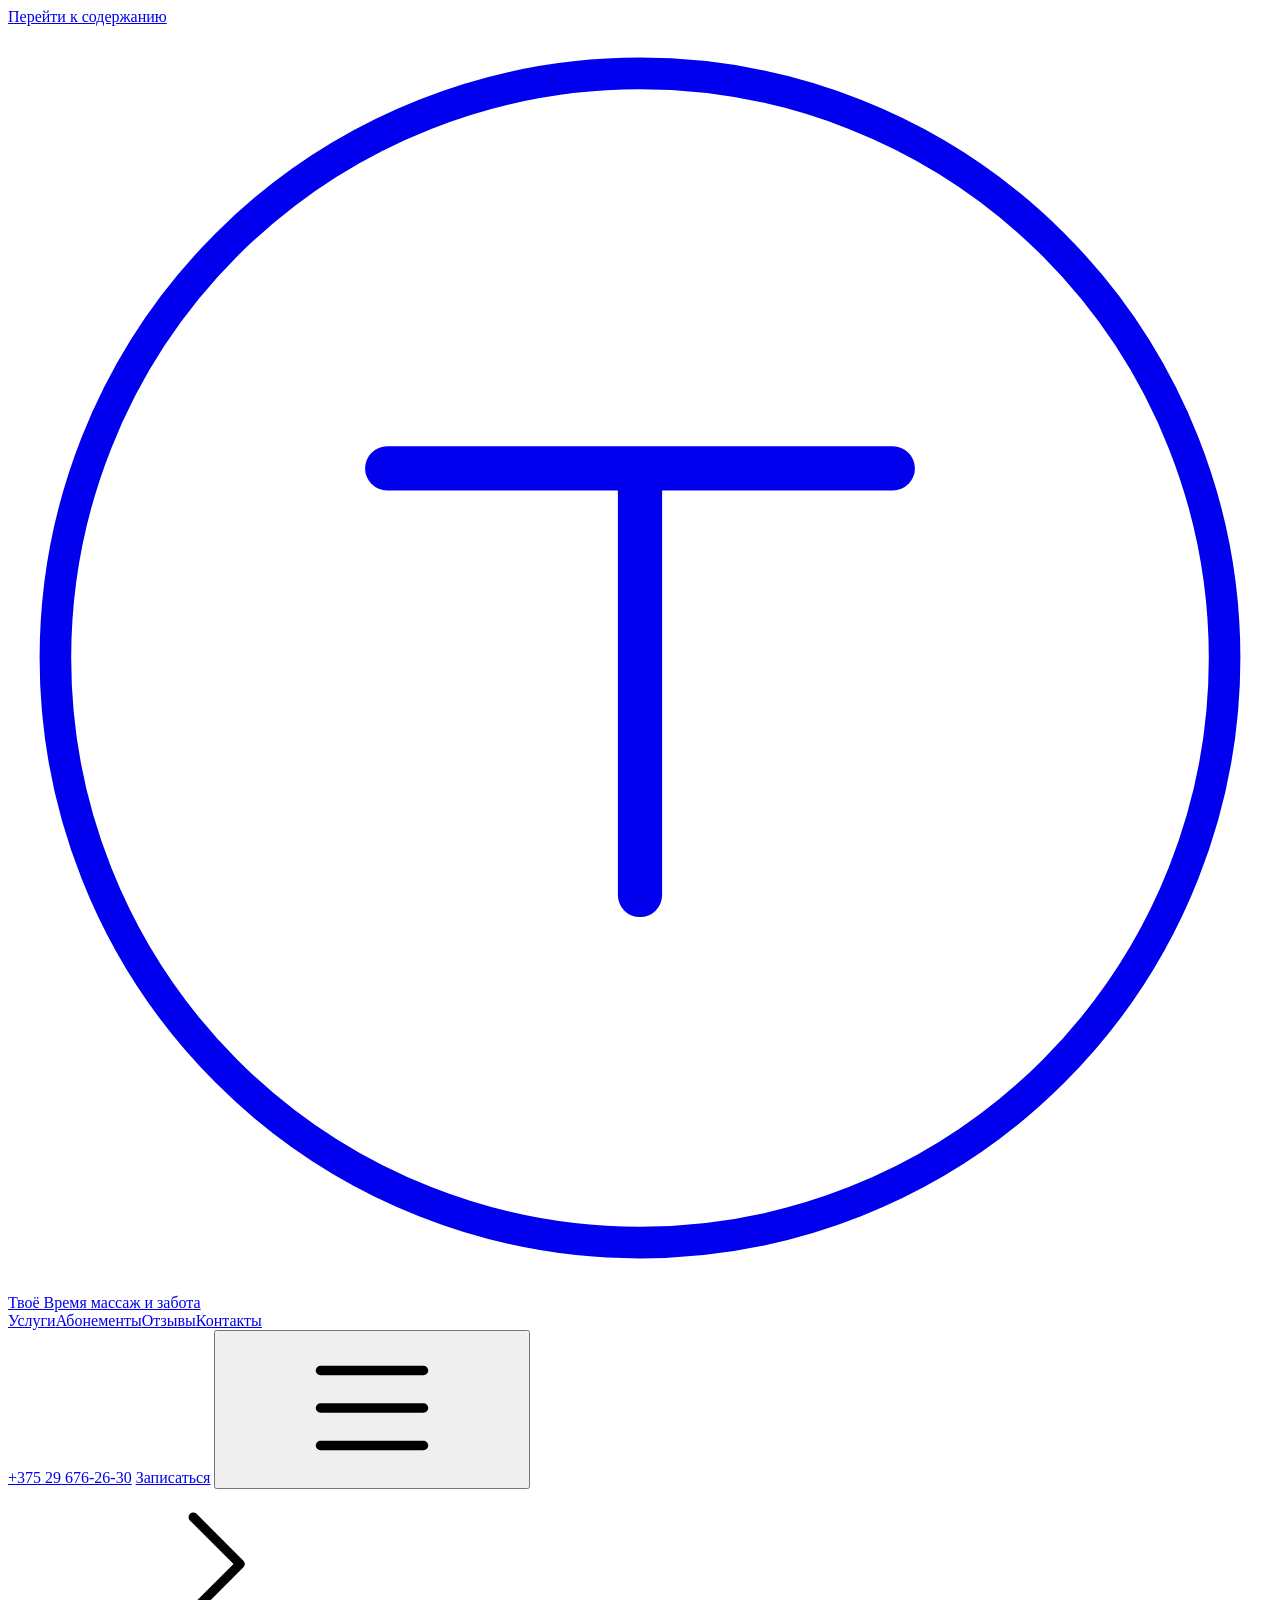
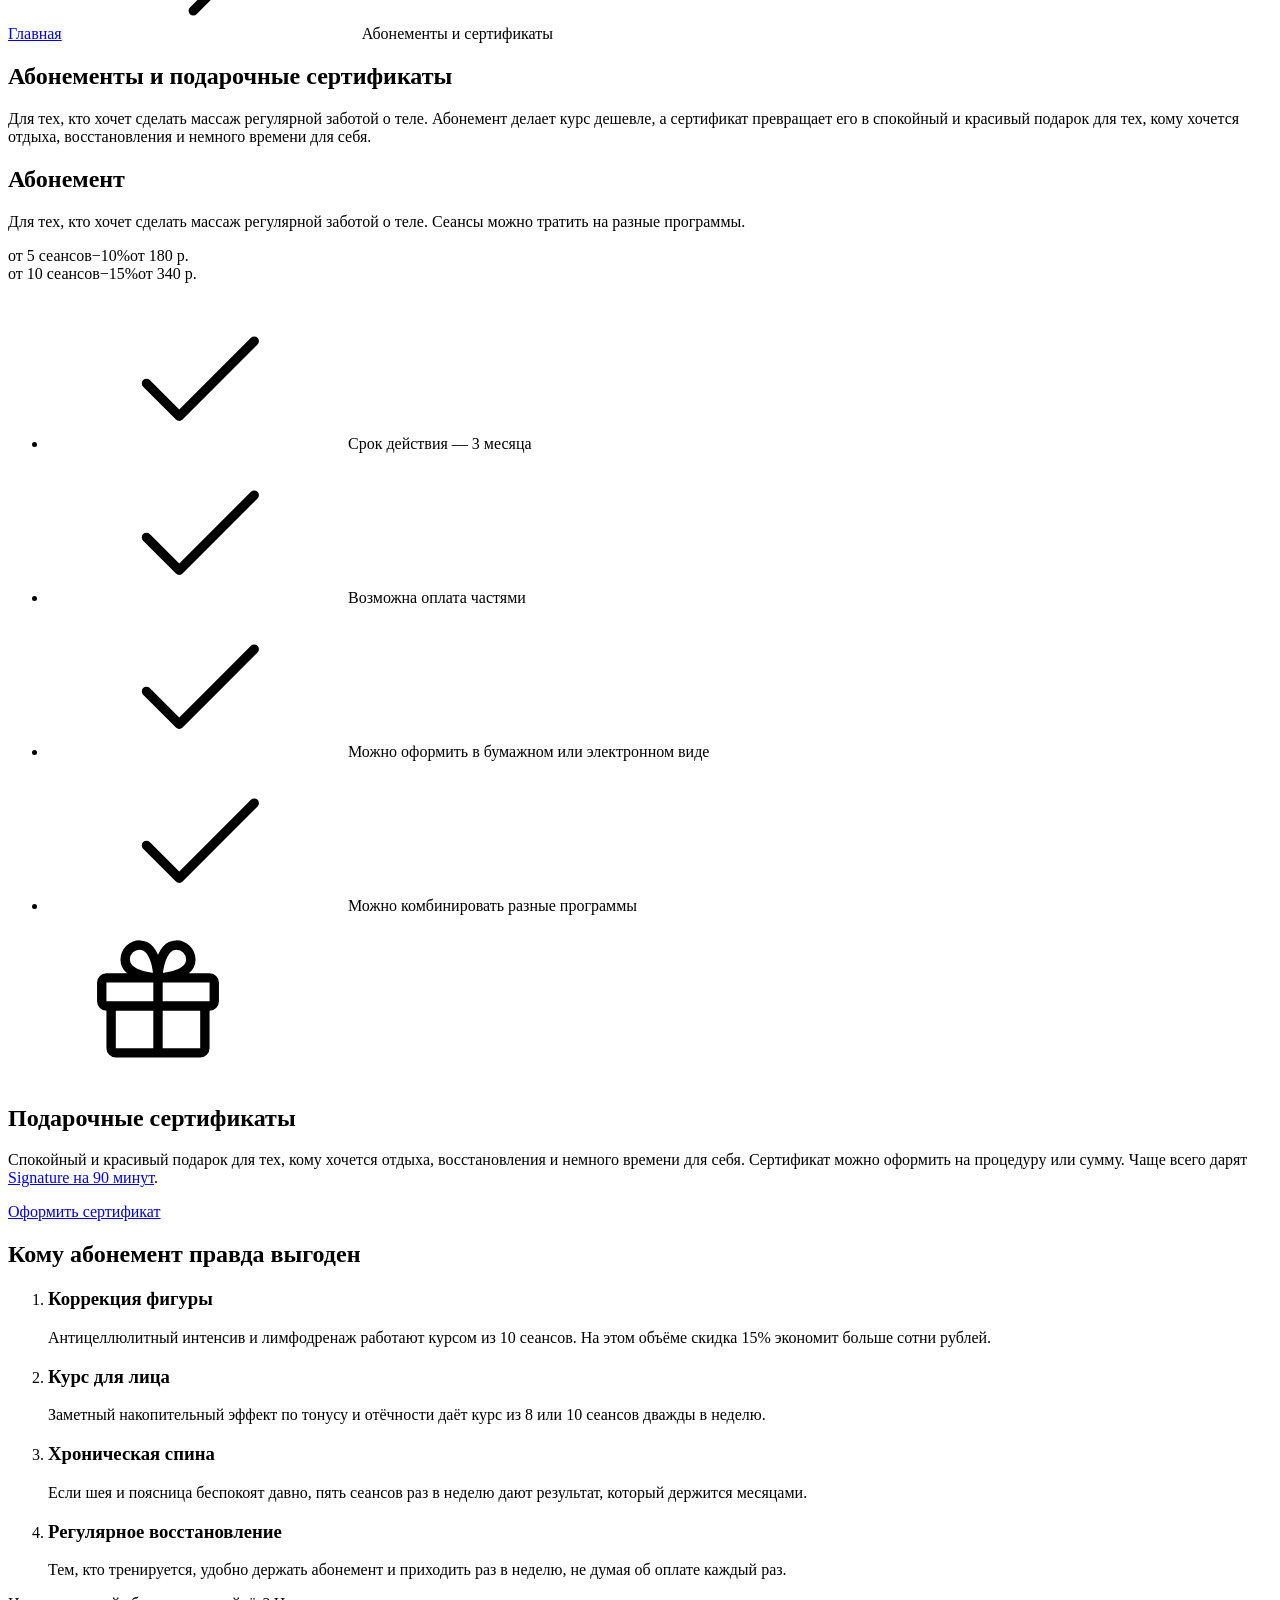
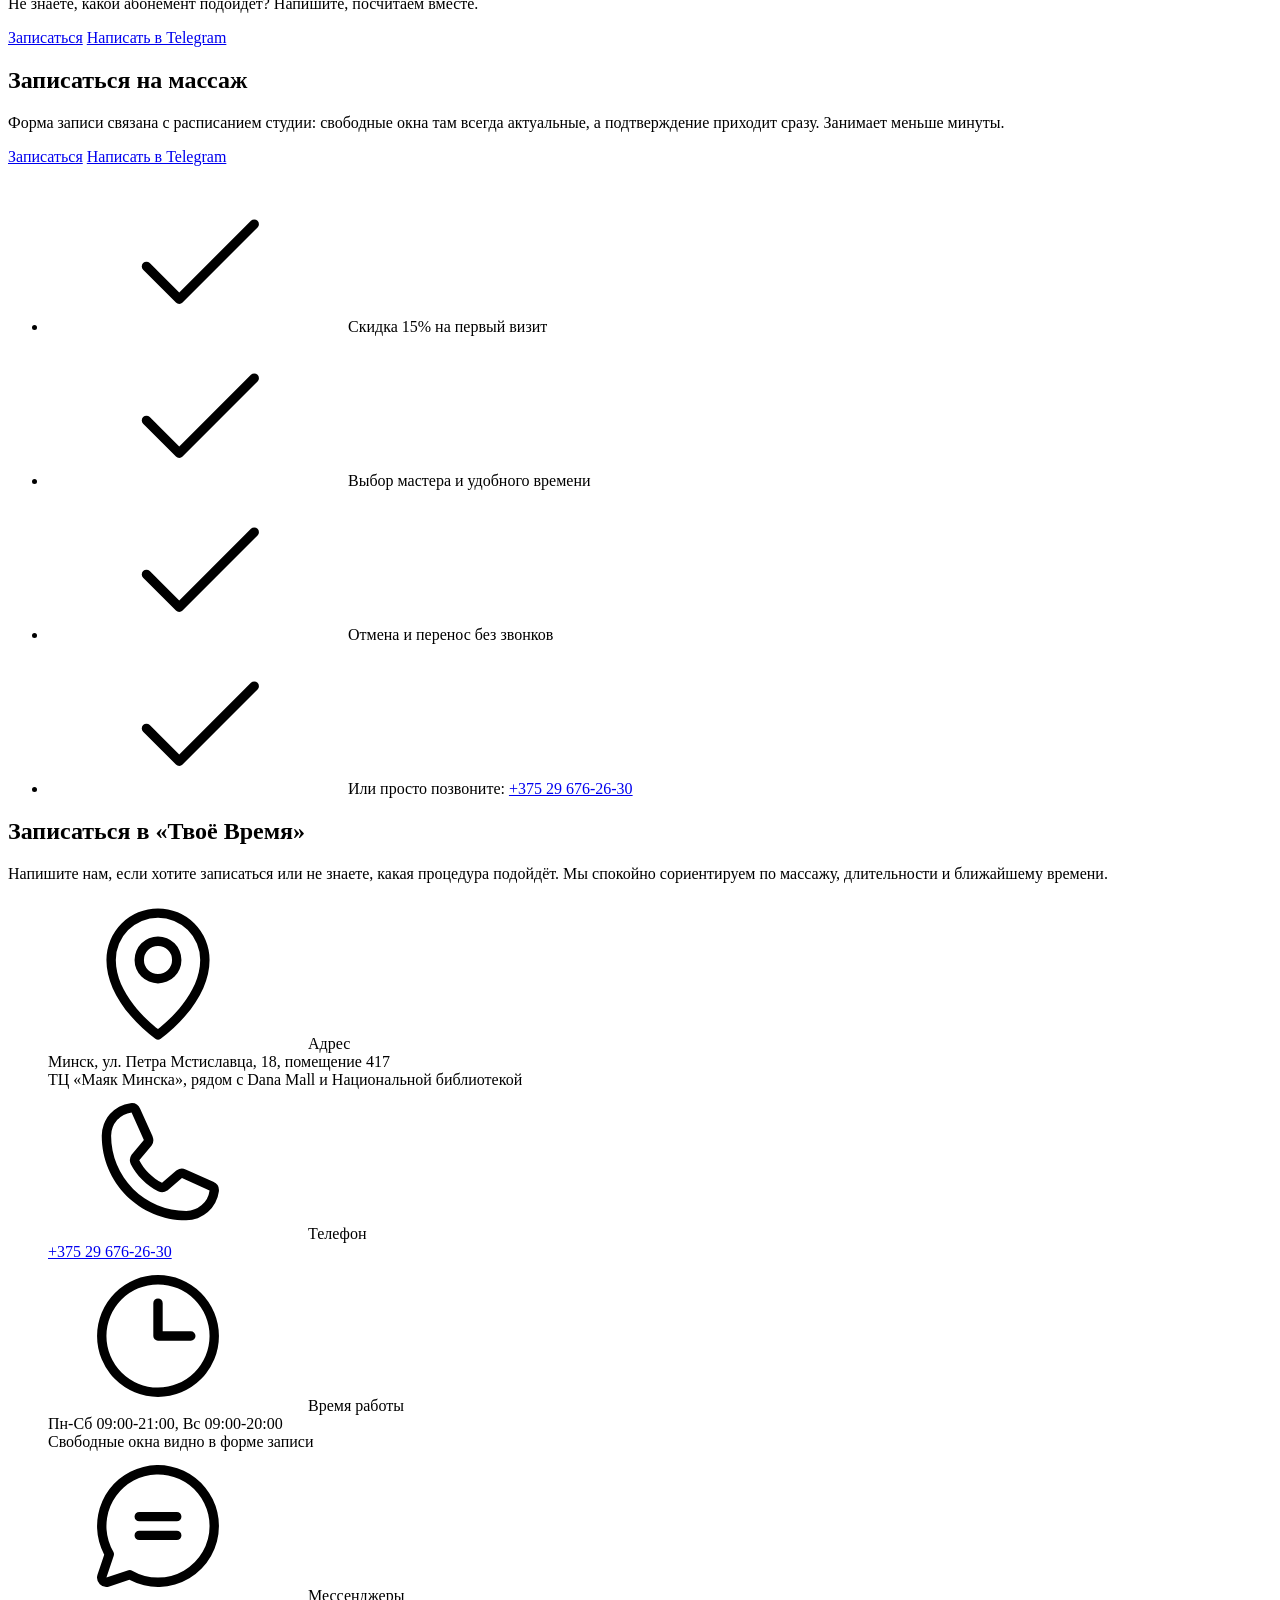
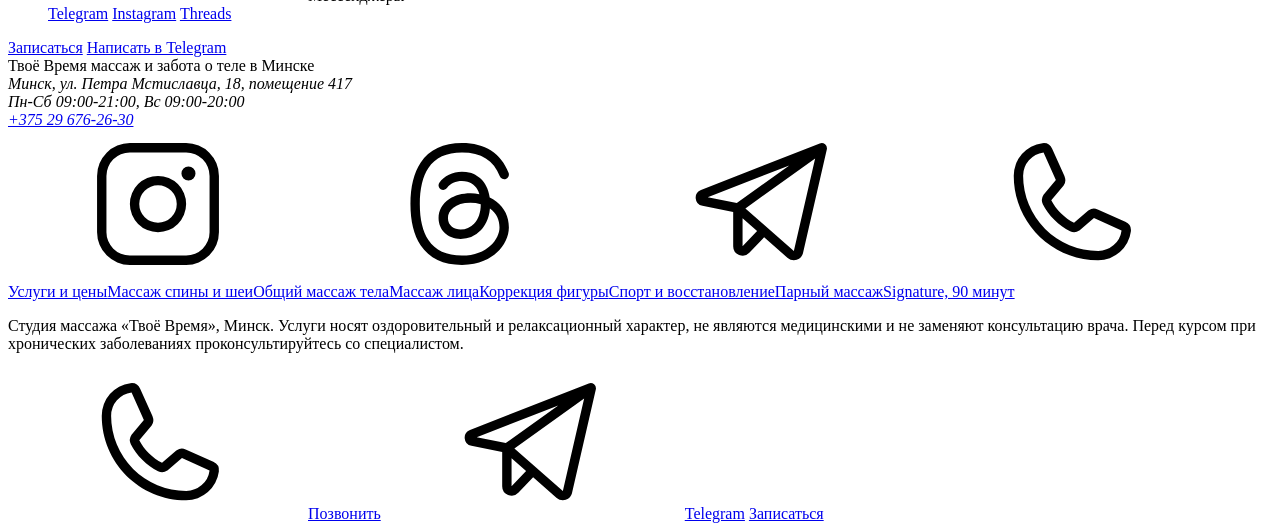
==== commit f8f38683: "Публикация на GitHub Pages: поддержка подпапки Сайт может лежать не в корне домена. Внутренние ссылк" ====
--- a/abonementy/index.html
+++ b/abonementy/index.html
@@ -6,24 +6,24 @@
 <meta name="theme-color" content="#0E1310">
 <title>Абонементы и подарочные сертификаты на массаж в Минске | «Твоё Время»</title>
 <meta name="description" content="Абонемент на массаж в Минске: от 5 сеансов скидка 10%, от 10 сеансов 15%, срок действия 3 месяца, оплата частями. Подарочный сертификат на программу или на сумму.">
-<link rel="canonical" href="https://tvoye-vremya.by/abonementy/">
+<link rel="canonical" href="https://elizavetaanisimova.github.io/tvoye-vremya/abonementy/">
 <meta property="og:type" content="website">
 <meta property="og:locale" content="ru_RU">
 <meta property="og:site_name" content="Твоё Время">
 <meta property="og:title" content="Абонементы и подарочные сертификаты на массаж в Минске | «Твоё Время»">
 <meta property="og:description" content="Абонемент на массаж в Минске: от 5 сеансов скидка 10%, от 10 сеансов 15%, срок действия 3 месяца, оплата частями. Подарочный сертификат на программу или на сумму.">
-<meta property="og:url" content="https://tvoye-vremya.by/abonementy/">
-<meta property="og:image" content="https://tvoye-vremya.by/assets/img/hero-1280.jpg">
+<meta property="og:url" content="https://elizavetaanisimova.github.io/tvoye-vremya/abonementy/">
+<meta property="og:image" content="https://elizavetaanisimova.github.io/tvoye-vremya/assets/img/hero-1280.jpg">
 <meta name="twitter:card" content="summary_large_image">
-<link rel="icon" href="/favicon.svg" type="image/svg+xml">
-<link rel="apple-touch-icon" href="/favicon.svg">
-<link rel="preload" href="/assets/fonts/manrope-cyr.woff2" as="font" type="font/woff2" crossorigin>
-<link rel="preload" href="/assets/fonts/cormorant-cyr.woff2" as="font" type="font/woff2" crossorigin>
+<link rel="icon" href="/tvoye-vremya/favicon.svg" type="image/svg+xml">
+<link rel="apple-touch-icon" href="/tvoye-vremya/favicon.svg">
+<link rel="preload" href="/tvoye-vremya/assets/fonts/manrope-cyr.woff2" as="font" type="font/woff2" crossorigin>
+<link rel="preload" href="/tvoye-vremya/assets/fonts/cormorant-cyr.woff2" as="font" type="font/woff2" crossorigin>
 <link rel="preconnect" href="https://n2200455.yclients.com">
 
-<link rel="stylesheet" href="/assets/css/fonts.css">
-<link rel="stylesheet" href="/assets/css/style.css">
-<script type="application/ld+json">{"@context":"https://schema.org","@graph":[{"@type":"HealthAndBeautyBusiness","@id":"https://tvoye-vremya.by/#studio","name":"Твоё Время","alternateName":"Студия массажа «Твоё Время»","description":"Студия массажа в Минске на Маяке Минска: классический массаж, массаж лица, коррекция фигуры, спортивный и миофасциальный массаж.","image":"https://tvoye-vremya.by/assets/img/hero-1280.jpg","logo":"https://tvoye-vremya.by/favicon.svg","url":"https://tvoye-vremya.by/","telephone":"+375296762630","priceRange":"40-110 BYN","currenciesAccepted":"BYN","paymentAccepted":"Наличные, банковская карта","areaServed":{"@type":"City","name":"Минск"},"address":{"@type":"PostalAddress","streetAddress":"ул. Петра Мстиславца, 18, помещение 417","addressLocality":"Минск","postalCode":"220114","addressCountry":"BY"},"geo":{"@type":"GeoCoordinates","latitude":53.931599,"longitude":27.655137},"hasMap":"https://yandex.by/maps/-/CPgRRDK3","sameAs":["https://www.instagram.com/massage.tvoye_vremya/","https://www.threads.com/@massage.tvoye_vremya","https://t.me/marussy1987"],"openingHoursSpecification":[{"@type":"OpeningHoursSpecification","dayOfWeek":["Mo","Tu","We","Th","Fr","Sa"],"opens":"09:00","closes":"21:00"},{"@type":"OpeningHoursSpecification","dayOfWeek":["Su"],"opens":"09:00","closes":"20:00"}],"aggregateRating":{"@type":"AggregateRating","ratingValue":5,"bestRating":5,"reviewCount":44,"ratingCount":55},"review":[{"@type":"Review","author":{"@type":"Person","name":"Никита Мисюров"},"reviewRating":{"@type":"Rating","ratingValue":5,"bestRating":5},"reviewBody":"Ходил с сильными болями в шее и спине. После первого же сеанса почувствовал невероятное облегчение."},{"@type":"Review","author":{"@type":"Person","name":"Оксана Лукьянович"},"reviewRating":{"@type":"Rating","ratingValue":5,"bestRating":5},"reviewBody":"Марина настоящее спасение для моей спины при сидячей работе. Прекрасно прорабатывает все зажимы в шее и пояснице."},{"@type":"Review","author":{"@type":"Person","name":"Рамина Садкевич"},"reviewRating":{"@type":"Rating","ratingValue":5,"bestRating":5},"reviewBody":"Сходила на массаж лица и осталась в полнейшем восторге. Очень глубокая, но мягкая проработка."},{"@type":"Review","author":{"@type":"Person","name":"Александра Софроне"},"reviewRating":{"@type":"Rating","ratingValue":5,"bestRating":5},"reviewBody":"Раньше никогда не ходила на массаж. Очень рада, что мой первый опыт был именно в этой студии."},{"@type":"Review","author":{"@type":"Person","name":"Юлия Ш."},"reviewRating":{"@type":"Rating","ratingValue":5,"bestRating":5},"reviewBody":"Посещаю студию регулярно, делаю у мастера Елены массаж спины и тела. Елена не только профессионал, но и очень внимательная."}]},{"@type":"BreadcrumbList","itemListElement":[{"@type":"ListItem","position":1,"name":"Главная","item":"https://tvoye-vremya.by/"},{"@type":"ListItem","position":2,"name":"Абонементы и сертификаты","item":"https://tvoye-vremya.by/abonementy/"}]}]}</script>
+<link rel="stylesheet" href="/tvoye-vremya/assets/css/fonts.css">
+<link rel="stylesheet" href="/tvoye-vremya/assets/css/style.css">
+<script type="application/ld+json">{"@context":"https://schema.org","@graph":[{"@type":"HealthAndBeautyBusiness","@id":"https://elizavetaanisimova.github.io/tvoye-vremya/#studio","name":"Твоё Время","alternateName":"Студия массажа «Твоё Время»","description":"Студия массажа в Минске на Маяке Минска: классический массаж, массаж лица, коррекция фигуры, спортивный и миофасциальный массаж.","image":"https://elizavetaanisimova.github.io/tvoye-vremya/assets/img/hero-1280.jpg","logo":"https://elizavetaanisimova.github.io/tvoye-vremya/favicon.svg","url":"https://elizavetaanisimova.github.io/tvoye-vremya/","telephone":"+375296762630","priceRange":"40-110 BYN","currenciesAccepted":"BYN","paymentAccepted":"Наличные, банковская карта","areaServed":{"@type":"City","name":"Минск"},"address":{"@type":"PostalAddress","streetAddress":"ул. Петра Мстиславца, 18, помещение 417","addressLocality":"Минск","postalCode":"220114","addressCountry":"BY"},"geo":{"@type":"GeoCoordinates","latitude":53.931599,"longitude":27.655137},"hasMap":"https://yandex.by/maps/-/CPgRRDK3","sameAs":["https://www.instagram.com/massage.tvoye_vremya/","https://www.threads.com/@massage.tvoye_vremya","https://t.me/marussy1987"],"openingHoursSpecification":[{"@type":"OpeningHoursSpecification","dayOfWeek":["Mo","Tu","We","Th","Fr","Sa"],"opens":"09:00","closes":"21:00"},{"@type":"OpeningHoursSpecification","dayOfWeek":["Su"],"opens":"09:00","closes":"20:00"}],"aggregateRating":{"@type":"AggregateRating","ratingValue":5,"bestRating":5,"reviewCount":44,"ratingCount":55},"review":[{"@type":"Review","author":{"@type":"Person","name":"Никита Мисюров"},"reviewRating":{"@type":"Rating","ratingValue":5,"bestRating":5},"reviewBody":"Ходил с сильными болями в шее и спине. После первого же сеанса почувствовал невероятное облегчение."},{"@type":"Review","author":{"@type":"Person","name":"Оксана Лукьянович"},"reviewRating":{"@type":"Rating","ratingValue":5,"bestRating":5},"reviewBody":"Марина настоящее спасение для моей спины при сидячей работе. Прекрасно прорабатывает все зажимы в шее и пояснице."},{"@type":"Review","author":{"@type":"Person","name":"Рамина Садкевич"},"reviewRating":{"@type":"Rating","ratingValue":5,"bestRating":5},"reviewBody":"Сходила на массаж лица и осталась в полнейшем восторге. Очень глубокая, но мягкая проработка."},{"@type":"Review","author":{"@type":"Person","name":"Александра Софроне"},"reviewRating":{"@type":"Rating","ratingValue":5,"bestRating":5},"reviewBody":"Раньше никогда не ходила на массаж. Очень рада, что мой первый опыт был именно в этой студии."},{"@type":"Review","author":{"@type":"Person","name":"Юлия Ш."},"reviewRating":{"@type":"Rating","ratingValue":5,"bestRating":5},"reviewBody":"Посещаю студию регулярно, делаю у мастера Елены массаж спины и тела. Елена не только профессионал, но и очень внимательная."}]},{"@type":"BreadcrumbList","itemListElement":[{"@type":"ListItem","position":1,"name":"Главная","item":"https://elizavetaanisimova.github.io/tvoye-vremya/"},{"@type":"ListItem","position":2,"name":"Абонементы и сертификаты","item":"https://elizavetaanisimova.github.io/tvoye-vremya/abonementy/"}]}]}</script>
 </head>
 <body>
 <svg xmlns="http://www.w3.org/2000/svg" aria-hidden="true" focusable="false" style="position:absolute;width:0;height:0;overflow:hidden"><defs><symbol id="i-arrow-square-out" viewBox="0 0 256 256"><path d="M224,104a8,8,0,0,1-16,0V59.32l-66.33,66.34a8,8,0,0,1-11.32-11.32L196.68,48H152a8,8,0,0,1,0-16h64a8,8,0,0,1,8,8Zm-40,24a8,8,0,0,0-8,8v72H48V80h72a8,8,0,0,0,0-16H48A16,16,0,0,0,32,80V208a16,16,0,0,0,16,16H176a16,16,0,0,0,16-16V136A8,8,0,0,0,184,128Z"/></symbol><symbol id="i-arrow-up-right" viewBox="0 0 256 256"><path d="M200,64V168a8,8,0,0,1-16,0V83.31L69.66,197.66a8,8,0,0,1-11.32-11.32L172.69,72H88a8,8,0,0,1,0-16H192A8,8,0,0,1,200,64Z"/></symbol><symbol id="i-barbell" viewBox="0 0 256 256"><path d="M248,120h-8V88a16,16,0,0,0-16-16H208V64a16,16,0,0,0-16-16H168a16,16,0,0,0-16,16v56H104V64A16,16,0,0,0,88,48H64A16,16,0,0,0,48,64v8H32A16,16,0,0,0,16,88v32H8a8,8,0,0,0,0,16h8v32a16,16,0,0,0,16,16H48v8a16,16,0,0,0,16,16H88a16,16,0,0,0,16-16V136h48v56a16,16,0,0,0,16,16h24a16,16,0,0,0,16-16v-8h16a16,16,0,0,0,16-16V136h8a8,8,0,0,0,0-16ZM32,168V88H48v80Zm56,24H64V64H88V192Zm104,0H168V64h24V175.82c0,.06,0,.12,0,.18s0,.12,0,.18V192Zm32-24H208V88h16Z"/></symbol><symbol id="i-calendar-check" viewBox="0 0 256 256"><path d="M208,32H184V24a8,8,0,0,0-16,0v8H88V24a8,8,0,0,0-16,0v8H48A16,16,0,0,0,32,48V208a16,16,0,0,0,16,16H208a16,16,0,0,0,16-16V48A16,16,0,0,0,208,32ZM72,48v8a8,8,0,0,0,16,0V48h80v8a8,8,0,0,0,16,0V48h24V80H48V48ZM208,208H48V96H208V208Zm-38.34-85.66a8,8,0,0,1,0,11.32l-48,48a8,8,0,0,1-11.32,0l-24-24a8,8,0,0,1,11.32-11.32L116,164.69l42.34-42.35A8,8,0,0,1,169.66,122.34Z"/></symbol><symbol id="i-caret-right" viewBox="0 0 256 256"><path d="M181.66,133.66l-80,80a8,8,0,0,1-11.32-11.32L164.69,128,90.34,53.66a8,8,0,0,1,11.32-11.32l80,80A8,8,0,0,1,181.66,133.66Z"/></symbol><symbol id="i-chat-circle-text" viewBox="0 0 256 256"><path d="M168,112a8,8,0,0,1-8,8H96a8,8,0,0,1,0-16h64A8,8,0,0,1,168,112Zm-8,24H96a8,8,0,0,0,0,16h64a8,8,0,0,0,0-16Zm72-8A104,104,0,0,1,79.12,219.82L45.07,231.17a16,16,0,0,1-20.24-20.24l11.35-34.05A104,104,0,1,1,232,128Zm-16,0A88,88,0,1,0,51.81,172.06a8,8,0,0,1,.66,6.54L40,216,77.4,203.53a7.85,7.85,0,0,1,2.53-.42,8,8,0,0,1,4,1.08A88,88,0,0,0,216,128Z"/></symbol><symbol id="i-check" viewBox="0 0 256 256"><path d="M229.66,77.66l-128,128a8,8,0,0,1-11.32,0l-56-56a8,8,0,0,1,11.32-11.32L96,188.69,218.34,66.34a8,8,0,0,1,11.32,11.32Z"/></symbol><symbol id="i-clock" viewBox="0 0 256 256"><path d="M128,24A104,104,0,1,0,232,128,104.11,104.11,0,0,0,128,24Zm0,192a88,88,0,1,1,88-88A88.1,88.1,0,0,1,128,216Zm64-88a8,8,0,0,1-8,8H128a8,8,0,0,1-8-8V72a8,8,0,0,1,16,0v48h48A8,8,0,0,1,192,128Z"/></symbol><symbol id="i-coffee" viewBox="0 0 256 256"><path d="M80,56V24a8,8,0,0,1,16,0V56a8,8,0,0,1-16,0Zm40,8a8,8,0,0,0,8-8V24a8,8,0,0,0-16,0V56A8,8,0,0,0,120,64Zm32,0a8,8,0,0,0,8-8V24a8,8,0,0,0-16,0V56A8,8,0,0,0,152,64Zm96,56v8a40,40,0,0,1-37.51,39.91,96.59,96.59,0,0,1-27,40.09H208a8,8,0,0,1,0,16H32a8,8,0,0,1,0-16H56.54A96.3,96.3,0,0,1,24,136V88a8,8,0,0,1,8-8H208A40,40,0,0,1,248,120ZM200,96H40v40a80.27,80.27,0,0,0,45.12,72h69.76A80.27,80.27,0,0,0,200,136Zm32,24a24,24,0,0,0-16-22.62V136a95.78,95.78,0,0,1-1.2,15A24,24,0,0,0,232,128Z"/></symbol><symbol id="i-crown" viewBox="0 0 256 256"><path d="M248,80a28,28,0,1,0-51.12,15.77l-26.79,33L146,73.4a28,28,0,1,0-36.06,0L85.91,128.74l-26.79-33a28,28,0,1,0-26.6,12L47,194.63A16,16,0,0,0,62.78,208H193.22A16,16,0,0,0,209,194.63l14.47-86.85A28,28,0,0,0,248,80ZM128,40a12,12,0,1,1-12,12A12,12,0,0,1,128,40ZM24,80A12,12,0,1,1,36,92,12,12,0,0,1,24,80ZM193.22,192H62.78L48.86,108.52,81.79,149A8,8,0,0,0,88,152a7.83,7.83,0,0,0,1.08-.07,8,8,0,0,0,6.26-4.74l29.3-67.4a27,27,0,0,0,6.72,0l29.3,67.4a8,8,0,0,0,6.26,4.74A7.83,7.83,0,0,0,168,152a8,8,0,0,0,6.21-3l32.93-40.52ZM220,92a12,12,0,1,1,12-12A12,12,0,0,1,220,92Z"/></symbol><symbol id="i-drop" viewBox="0 0 256 256"><path d="M174,47.75a254.19,254.19,0,0,0-41.45-38.3,8,8,0,0,0-9.18,0A254.19,254.19,0,0,0,82,47.75C54.51,79.32,40,112.6,40,144a88,88,0,0,0,176,0C216,112.6,201.49,79.32,174,47.75ZM128,216a72.08,72.08,0,0,1-72-72c0-57.23,55.47-105,72-118,16.53,13,72,60.75,72,118A72.08,72.08,0,0,1,128,216Zm55.89-62.66a57.6,57.6,0,0,1-46.56,46.55A8.75,8.75,0,0,1,136,200a8,8,0,0,1-1.32-15.89c16.57-2.79,30.63-16.85,33.44-33.45a8,8,0,0,1,15.78,2.68Z"/></symbol><symbol id="i-flower-lotus" viewBox="0 0 256 256"><path d="M245.83,121.63a15.53,15.53,0,0,0-9.52-7.33,73.51,73.51,0,0,0-22.17-2.22c4-19.85,1-35.55-2.06-44.86a16.15,16.15,0,0,0-18.79-10.88,85.53,85.53,0,0,0-28.55,12.12,94.58,94.58,0,0,0-27.11-33.25,16.05,16.05,0,0,0-19.26,0A94.48,94.48,0,0,0,91.26,68.46,85.53,85.53,0,0,0,62.71,56.34,16.15,16.15,0,0,0,43.92,67.22c-3,9.31-6,25-2.06,44.86a73.51,73.51,0,0,0-22.17,2.22,15.53,15.53,0,0,0-9.52,7.33,16,16,0,0,0-1.6,12.27c3.39,12.57,13.8,36.48,45.33,55.32S113.13,208,128.05,208s42.67,0,74-18.78c31.53-18.84,41.94-42.75,45.33-55.32A16,16,0,0,0,245.83,121.63ZM59.14,72.14a.2.2,0,0,1,.23-.15A70.43,70.43,0,0,1,85.18,83.66,118.65,118.65,0,0,0,80,119.17c0,18.74,3.77,34,9.11,46.28A123.59,123.59,0,0,1,69.57,140C51.55,108.62,55.3,84,59.14,72.14Zm3,103.35C35.47,159.57,26.82,140.05,24,129.7a59.82,59.82,0,0,1,22.5-1.17,129.08,129.08,0,0,0,9.15,19.41,142.28,142.28,0,0,0,34,39.56A114.92,114.92,0,0,1,62.1,175.49ZM128,190.4c-9.33-6.94-32-28.23-32-71.23C96,76.7,118.38,55.24,128,48c9.62,7.26,32,28.72,32,71.19C160,162.17,137.33,183.46,128,190.4ZM170.82,83.66A70.43,70.43,0,0,1,196.63,72a.2.2,0,0,1,.23.15C200.7,84,204.45,108.62,186.43,140a123.32,123.32,0,0,1-19.54,25.48c5.34-12.26,9.11-27.54,9.11-46.28A118.65,118.65,0,0,0,170.82,83.66ZM232,129.72c-2.77,10.25-11.4,29.81-38.09,45.77a114.92,114.92,0,0,1-27.55,12,142.28,142.28,0,0,0,34-39.56,129.08,129.08,0,0,0,9.15-19.41A59.69,59.69,0,0,1,232,129.71Z"/></symbol><symbol id="i-gift" viewBox="0 0 256 256"><path d="M216,72H180.92c.39-.33.79-.65,1.17-1A29.53,29.53,0,0,0,192,49.57,32.62,32.62,0,0,0,158.44,16,29.53,29.53,0,0,0,137,25.91a54.94,54.94,0,0,0-9,14.48,54.94,54.94,0,0,0-9-14.48A29.53,29.53,0,0,0,97.56,16,32.62,32.62,0,0,0,64,49.57,29.53,29.53,0,0,0,73.91,71c.38.33.78.65,1.17,1H40A16,16,0,0,0,24,88v32a16,16,0,0,0,16,16v64a16,16,0,0,0,16,16H200a16,16,0,0,0,16-16V136a16,16,0,0,0,16-16V88A16,16,0,0,0,216,72ZM149,36.51a13.69,13.69,0,0,1,10-4.5h.49A16.62,16.62,0,0,1,176,49.08a13.69,13.69,0,0,1-4.5,10c-9.49,8.4-25.24,11.36-35,12.4C137.7,60.89,141,45.5,149,36.51Zm-64.09.36A16.63,16.63,0,0,1,96.59,32h.49a13.69,13.69,0,0,1,10,4.5c8.39,9.48,11.35,25.2,12.39,34.92-9.72-1-25.44-4-34.92-12.39a13.69,13.69,0,0,1-4.5-10A16.6,16.6,0,0,1,84.87,36.87ZM40,88h80v32H40Zm16,48h64v64H56Zm144,64H136V136h64Zm16-80H136V88h80v32Z"/></symbol><symbol id="i-hand-heart" viewBox="0 0 256 256"><path d="M230.33,141.06a24.34,24.34,0,0,0-18.61-4.77C230.5,117.33,240,98.48,240,80c0-26.47-21.29-48-47.46-48A47.58,47.58,0,0,0,156,48.75,47.58,47.58,0,0,0,119.46,32C93.29,32,72,53.53,72,80c0,11,3.24,21.69,10.06,33a31.87,31.87,0,0,0-14.75,8.4L44.69,144H16A16,16,0,0,0,0,160v40a16,16,0,0,0,16,16H120a7.93,7.93,0,0,0,1.94-.24l64-16a6.94,6.94,0,0,0,1.19-.4L226,182.82l.44-.2a24.6,24.6,0,0,0,3.93-41.56ZM119.46,48A31.15,31.15,0,0,1,148.6,67a8,8,0,0,0,14.8,0,31.15,31.15,0,0,1,29.14-19C209.59,48,224,62.65,224,80c0,19.51-15.79,41.58-45.66,63.9l-11.09,2.55A28,28,0,0,0,140,112H100.68C92.05,100.36,88,90.12,88,80,88,62.65,102.41,48,119.46,48ZM16,160H40v40H16Zm203.43,8.21-38,16.18L119,200H56V155.31l22.63-22.62A15.86,15.86,0,0,1,89.94,128H140a12,12,0,0,1,0,24H112a8,8,0,0,0,0,16h32a8.32,8.32,0,0,0,1.79-.2l67-15.41.31-.08a8.6,8.6,0,0,1,6.3,15.9Z"/></symbol><symbol id="i-instagram-logo" viewBox="0 0 256 256"><path d="M128,80a48,48,0,1,0,48,48A48.05,48.05,0,0,0,128,80Zm0,80a32,32,0,1,1,32-32A32,32,0,0,1,128,160ZM176,24H80A56.06,56.06,0,0,0,24,80v96a56.06,56.06,0,0,0,56,56h96a56.06,56.06,0,0,0,56-56V80A56.06,56.06,0,0,0,176,24Zm40,152a40,40,0,0,1-40,40H80a40,40,0,0,1-40-40V80A40,40,0,0,1,80,40h96a40,40,0,0,1,40,40ZM192,76a12,12,0,1,1-12-12A12,12,0,0,1,192,76Z"/></symbol><symbol id="i-leaf" viewBox="0 0 256 256"><path d="M223.45,40.07a8,8,0,0,0-7.52-7.52C139.8,28.08,78.82,51,52.82,94a87.09,87.09,0,0,0-12.76,49c.57,15.92,5.21,32,13.79,47.85l-19.51,19.5a8,8,0,0,0,11.32,11.32l19.5-19.51C81,210.73,97.09,215.37,113,215.94q1.67.06,3.33.06A86.93,86.93,0,0,0,162,203.18C205,177.18,227.93,116.21,223.45,40.07ZM153.75,189.5c-22.75,13.78-49.68,14-76.71.77l88.63-88.62a8,8,0,0,0-11.32-11.32L65.73,179c-13.19-27-13-54,.77-76.71,22.09-36.47,74.6-56.44,141.31-54.06C210.2,114.89,190.22,167.41,153.75,189.5Z"/></symbol><symbol id="i-list" viewBox="0 0 256 256"><path d="M224,128a8,8,0,0,1-8,8H40a8,8,0,0,1,0-16H216A8,8,0,0,1,224,128ZM40,72H216a8,8,0,0,0,0-16H40a8,8,0,0,0,0,16ZM216,184H40a8,8,0,0,0,0,16H216a8,8,0,0,0,0-16Z"/></symbol><symbol id="i-map-pin" viewBox="0 0 256 256"><path d="M128,64a40,40,0,1,0,40,40A40,40,0,0,0,128,64Zm0,64a24,24,0,1,1,24-24A24,24,0,0,1,128,128Zm0-112a88.1,88.1,0,0,0-88,88c0,31.4,14.51,64.68,42,96.25a254.19,254.19,0,0,0,41.45,38.3,8,8,0,0,0,9.18,0A254.19,254.19,0,0,0,174,200.25c27.45-31.57,42-64.85,42-96.25A88.1,88.1,0,0,0,128,16Zm0,206c-16.53-13-72-60.75-72-118a72,72,0,0,1,144,0C200,161.23,144.53,209,128,222Z"/></symbol><symbol id="i-moon" viewBox="0 0 256 256"><path d="M233.54,142.23a8,8,0,0,0-8-2,88.08,88.08,0,0,1-109.8-109.8,8,8,0,0,0-10-10,104.84,104.84,0,0,0-52.91,37A104,104,0,0,0,136,224a103.09,103.09,0,0,0,62.52-20.88,104.84,104.84,0,0,0,37-52.91A8,8,0,0,0,233.54,142.23ZM188.9,190.34A88,88,0,0,1,65.66,67.11a89,89,0,0,1,31.4-26A106,106,0,0,0,96,56,104.11,104.11,0,0,0,200,160a106,106,0,0,0,14.92-1.06A89,89,0,0,1,188.9,190.34Z"/></symbol><symbol id="i-phone" viewBox="0 0 256 256"><path d="M222.37,158.46l-47.11-21.11-.13-.06a16,16,0,0,0-15.17,1.4,8.12,8.12,0,0,0-.75.56L134.87,160c-15.42-7.49-31.34-23.29-38.83-38.51l20.78-24.71c.2-.25.39-.5.57-.77a16,16,0,0,0,1.32-15.06l0-.12L97.54,33.64a16,16,0,0,0-16.62-9.52A56.26,56.26,0,0,0,32,80c0,79.4,64.6,144,144,144a56.26,56.26,0,0,0,55.88-48.92A16,16,0,0,0,222.37,158.46ZM176,208A128.14,128.14,0,0,1,48,80,40.2,40.2,0,0,1,82.87,40a.61.61,0,0,0,0,.12l21,47L83.2,111.86a6.13,6.13,0,0,0-.57.77,16,16,0,0,0-1,15.7c9.06,18.53,27.73,37.06,46.46,46.11a16,16,0,0,0,15.75-1.14,8.44,8.44,0,0,0,.74-.56L168.89,152l47,21.05h0s.08,0,.11,0A40.21,40.21,0,0,1,176,208Z"/></symbol><symbol id="i-plus" viewBox="0 0 256 256"><path d="M224,128a8,8,0,0,1-8,8H136v80a8,8,0,0,1-16,0V136H40a8,8,0,0,1,0-16h80V40a8,8,0,0,1,16,0v80h80A8,8,0,0,1,224,128Z"/></symbol><symbol id="i-sliders-horizontal" viewBox="0 0 256 256"><path d="M40,88H73a32,32,0,0,0,62,0h81a8,8,0,0,0,0-16H135a32,32,0,0,0-62,0H40a8,8,0,0,0,0,16Zm64-24A16,16,0,1,1,88,80,16,16,0,0,1,104,64ZM216,168H199a32,32,0,0,0-62,0H40a8,8,0,0,0,0,16h97a32,32,0,0,0,62,0h17a8,8,0,0,0,0-16Zm-48,24a16,16,0,1,1,16-16A16,16,0,0,1,168,192Z"/></symbol><symbol id="i-sparkle" viewBox="0 0 256 256"><path d="M197.58,129.06,146,110l-19-51.62a15.92,15.92,0,0,0-29.88,0L78,110l-51.62,19a15.92,15.92,0,0,0,0,29.88L78,178l19,51.62a15.92,15.92,0,0,0,29.88,0L146,178l51.62-19a15.92,15.92,0,0,0,0-29.88ZM137,164.22a8,8,0,0,0-4.74,4.74L112,223.85,91.78,169A8,8,0,0,0,87,164.22L32.15,144,87,123.78A8,8,0,0,0,91.78,119L112,64.15,132.22,119a8,8,0,0,0,4.74,4.74L191.85,144ZM144,40a8,8,0,0,1,8-8h16V16a8,8,0,0,1,16,0V32h16a8,8,0,0,1,0,16H184V64a8,8,0,0,1-16,0V48H152A8,8,0,0,1,144,40ZM248,88a8,8,0,0,1-8,8h-8v8a8,8,0,0,1-16,0V96h-8a8,8,0,0,1,0-16h8V72a8,8,0,0,1,16,0v8h8A8,8,0,0,1,248,88Z"/></symbol><symbol id="i-star" viewBox="0 0 256 256"><path d="M234.29,114.85l-45,38.83L203,211.75a16.4,16.4,0,0,1-24.5,17.82L128,198.49,77.47,229.57A16.4,16.4,0,0,1,53,211.75l13.76-58.07-45-38.83A16.46,16.46,0,0,1,31.08,86l59-4.76,22.76-55.08a16.36,16.36,0,0,1,30.27,0l22.75,55.08,59,4.76a16.46,16.46,0,0,1,9.37,28.86Z"/></symbol><symbol id="i-telegram-logo" viewBox="0 0 256 256"><path d="M228.88,26.19a9,9,0,0,0-9.16-1.57L17.06,103.93a14.22,14.22,0,0,0,2.43,27.21L72,141.45V200a15.92,15.92,0,0,0,10,14.83,15.91,15.91,0,0,0,17.51-3.73l25.32-26.26L165,220a15.88,15.88,0,0,0,10.51,4,16.3,16.3,0,0,0,5-.79,15.85,15.85,0,0,0,10.67-11.63L231.77,35A9,9,0,0,0,228.88,26.19Zm-61.14,36L78.15,126.35l-49.6-9.73ZM88,200V152.52l24.79,21.74Zm87.53,8L92.85,135.5l119-85.29Z"/></symbol><symbol id="i-threads-logo" viewBox="0 0 256 256"><path d="M186.42,123.65a63.81,63.81,0,0,0-11.13-6.72c-4-29.89-24-39.31-33.1-42.07-19.78-6-42.51,1.19-52.85,16.7a8,8,0,0,0,13.32,8.88c6.37-9.56,22-14.16,34.89-10.27,9.95,3,16.82,10.3,20.15,21a81.05,81.05,0,0,0-15.29-1.43c-13.92,0-26.95,3.59-36.67,10.1C94.3,127.57,88,139,88,152c0,20.58,15.86,35.52,37.71,35.52a48,48,0,0,0,34.35-14.81c6.44-6.7,14-18.36,15.61-37.1.38.26.74.53,1.1.8C186.88,144.05,192,154.68,192,168c0,19.36-20.34,48-64,48-26.73,0-45.48-8.65-57.34-26.44C60.93,175,56,154.26,56,128s4.93-47,14.66-61.56C82.52,48.65,101.27,40,128,40c32.93,0,54,13.25,64.53,40.52a8,8,0,1,0,14.93-5.75C194.68,41.56,167.2,24,128,24,96,24,72.19,35.29,57.34,57.56,45.83,74.83,40,98.52,40,128s5.83,53.17,17.34,70.44C72.19,220.71,96,232,128,232c30.07,0,48.9-11.48,59.4-21.1C200.3,199.08,208,183,208,168,208,149.66,200.54,134.32,186.42,123.65Zm-37.89,38a31.94,31.94,0,0,1-22.82,9.9c-10.81,0-21.71-6-21.71-19.52,0-12.63,12-26.21,38.41-26.21A63.88,63.88,0,0,1,160,128.24C160,142.32,156,153.86,148.53,161.62Z"/></symbol><symbol id="i-ticket" viewBox="0 0 256 256"><path d="M232,104a8,8,0,0,0,8-8V64a16,16,0,0,0-16-16H32A16,16,0,0,0,16,64V96a8,8,0,0,0,8,8,24,24,0,0,1,0,48,8,8,0,0,0-8,8v32a16,16,0,0,0,16,16H224a16,16,0,0,0,16-16V160a8,8,0,0,0-8-8,24,24,0,0,1,0-48ZM32,167.2a40,40,0,0,0,0-78.4V64H88V192H32Zm192,0V192H104V64H224V88.8a40,40,0,0,0,0,78.4Z"/></symbol><symbol id="i-warning-circle" viewBox="0 0 256 256"><path d="M128,24A104,104,0,1,0,232,128,104.11,104.11,0,0,0,128,24Zm0,192a88,88,0,1,1,88-88A88.1,88.1,0,0,1,128,216Zm-8-80V80a8,8,0,0,1,16,0v56a8,8,0,0,1-16,0Zm20,36a12,12,0,1,1-12-12A12,12,0,0,1,140,172Z"/></symbol><symbol id="i-waves" viewBox="0 0 256 256"><path d="M222.16,177.25a8,8,0,0,1-1,11.25c-17.36,14.39-32.86,19.5-47,19.5-18.58,0-34.82-8.82-49.93-17-25.35-13.76-47.24-25.64-79.07.74a8,8,0,1,1-10.22-12.31c40.17-33.28,70.32-16.92,96.93-2.48,25.35,13.75,47.24,25.63,79.07-.74A8,8,0,0,1,222.16,177.25Zm-11.27-57c-31.83,26.38-53.72,14.5-79.07.74-26.61-14.43-56.76-30.79-96.93,2.49a8,8,0,0,0,10.22,12.31c31.83-26.38,53.72-14.5,79.07-.74,15.11,8.19,31.35,17,49.93,17,14.14,0,29.64-5.11,47-19.5a8,8,0,1,0-10.22-12.31ZM45.11,79.8c31.83-26.37,53.72-14.49,79.07-.74,15.11,8.2,31.35,17,49.93,17,14.14,0,29.64-5.12,47-19.5a8,8,0,1,0-10.22-12.31c-31.83,26.38-53.72,14.5-79.07.74C105.21,50.58,75.06,34.22,34.89,67.5A8,8,0,1,0,45.11,79.8Z"/></symbol><symbol id="i-x" viewBox="0 0 256 256"><path d="M205.66,194.34a8,8,0,0,1-11.32,11.32L128,139.31,61.66,205.66a8,8,0,0,1-11.32-11.32L116.69,128,50.34,61.66A8,8,0,0,1,61.66,50.34L128,116.69l66.34-66.35a8,8,0,0,1,11.32,11.32L139.31,128Z"/></symbol></defs></svg>
@@ -31,7 +31,7 @@
 
 <header class="hdr" id="hdr">
   <div class="hdr__in">
-    <a class="brand" href="/" aria-label="Твоё Время, студия массажа в Минске, на главную">
+    <a class="brand" href="/tvoye-vremya/" aria-label="Твоё Время, студия массажа в Минске, на главную">
       <span class="brand__mark" aria-hidden="true">
         <svg viewBox="0 0 40 40" focusable="false"><circle cx="20" cy="20" r="18.5" fill="none" stroke="currentColor" stroke-width="1"/><path d="M12 14h16M20 14v13.5" fill="none" stroke="currentColor" stroke-width="1.4" stroke-linecap="round"/></svg>
       </span>
@@ -40,10 +40,10 @@
         <span class="brand__sub">массаж и забота</span>
       </span>
     </a>
-    <nav class="nav" aria-label="Основная навигация"><a href="/uslugi/">Услуги</a><a href="/abonementy/">Абонементы</a><a href="/#otzyvy">Отзывы</a><a href="/kontakty/">Контакты</a></nav>
+    <nav class="nav" aria-label="Основная навигация"><a href="/tvoye-vremya/uslugi/">Услуги</a><a href="/tvoye-vremya/abonementy/">Абонементы</a><a href="/tvoye-vremya/#otzyvy">Отзывы</a><a href="/tvoye-vremya/kontakty/">Контакты</a></nav>
     <div class="hdr__act">
       <a class="hdr__tel" href="tel:+375296762630">+375&nbsp;29&nbsp;676-26-30</a>
-      <a class="btn btn--gold btn--sm" href="/zapis/">Записаться</a>
+      <a class="btn btn--gold btn--sm" href="/tvoye-vremya/zapis/">Записаться</a>
       <button class="burger" type="button" id="burger" aria-expanded="false" aria-controls="menu" aria-label="Открыть меню">
         <svg class="i" aria-hidden="true"><use href="#i-list"></use></svg>
       </button>
@@ -54,15 +54,15 @@
 <div class="menu" id="menu" hidden>
   <div class="menu__in">
     <button class="menu__x" type="button" id="menuClose" aria-label="Закрыть меню"><svg class="i" aria-hidden="true"><use href="#i-x"></use></svg></button>
-    <nav class="menu__nav" aria-label="Меню"><a href="/uslugi/">Услуги и цены</a><a href="/uslugi/massazh-spiny-i-shei/">Массаж спины и шеи</a><a href="/uslugi/obshchiy-massazh/">Общий массаж тела</a><a href="/uslugi/massazh-lica/">Массаж лица</a><a href="/uslugi/antitsellyulitnyy-massazh/">Коррекция фигуры</a><a href="/uslugi/sportivnyy-massazh/">Спорт и восстановление</a><a href="/uslugi/parnyy-massazh/">Парный массаж</a><a href="/uslugi/signature/">Signature, 90 минут</a><a href="/abonementy/">Абонементы и сертификаты</a><a href="/kontakty/">Контакты</a></nav>
+    <nav class="menu__nav" aria-label="Меню"><a href="/tvoye-vremya/uslugi/">Услуги и цены</a><a href="/tvoye-vremya/uslugi/massazh-spiny-i-shei/">Массаж спины и шеи</a><a href="/tvoye-vremya/uslugi/obshchiy-massazh/">Общий массаж тела</a><a href="/tvoye-vremya/uslugi/massazh-lica/">Массаж лица</a><a href="/tvoye-vremya/uslugi/antitsellyulitnyy-massazh/">Коррекция фигуры</a><a href="/tvoye-vremya/uslugi/sportivnyy-massazh/">Спорт и восстановление</a><a href="/tvoye-vremya/uslugi/parnyy-massazh/">Парный массаж</a><a href="/tvoye-vremya/uslugi/signature/">Signature, 90 минут</a><a href="/tvoye-vremya/abonementy/">Абонементы и сертификаты</a><a href="/tvoye-vremya/kontakty/">Контакты</a></nav>
     <div class="menu__foot">
-      <a class="btn btn--gold" href="/zapis/">Записаться</a>
+      <a class="btn btn--gold" href="/tvoye-vremya/zapis/">Записаться</a>
       <a class="menu__tel" href="tel:+375296762630">+375&nbsp;29&nbsp;676-26-30</a>
     </div>
   </div>
 </div>
 <main id="main">
-<nav class="crumbs" aria-label="Хлебные крошки"><div class="wrap"><a href="/">Главная</a><span class="crumbs__s" aria-hidden="true"><svg class="i i--xs" aria-hidden="true"><use href="#i-caret-right"></use></svg></span><span aria-current="page">Абонементы и сертификаты</span></div></nav>
+<nav class="crumbs" aria-label="Хлебные крошки"><div class="wrap"><a href="/tvoye-vremya/">Главная</a><span class="crumbs__s" aria-hidden="true"><svg class="i i--xs" aria-hidden="true"><use href="#i-caret-right"></use></svg></span><span aria-current="page">Абонементы и сертификаты</span></div></nav>
 <section class="sec sec--top">
   <div class="wrap">
     <div class="sec__head">
@@ -94,7 +94,7 @@
         <h2>Подарочные сертификаты</h2>
         <p class="panel__p">Спокойный и красивый подарок для тех, кому хочется отдыха,
         восстановления и немного времени для себя. Сертификат можно оформить на процедуру
-        или сумму. Чаще всего дарят <a class="lnk" href="/uslugi/signature/">Signature
+        или сумму. Чаще всего дарят <a class="lnk" href="/tvoye-vremya/uslugi/signature/">Signature
         на 90 минут</a>.</p>
         <a class="btn btn--gold" href="https://t.me/marussy1987" target="_blank" rel="noopener">Оформить сертификат</a>
       </article>
@@ -123,7 +123,7 @@
   <div class="wrap strip__in">
     <p>Не знаете, какой абонемент подойдёт? Напишите, посчитаем вместе.</p>
     <div class="strip__act">
-      <a class="btn btn--gold" href="/zapis/">Записаться</a>
+      <a class="btn btn--gold" href="/tvoye-vremya/zapis/">Записаться</a>
       <a class="btn btn--ghost" href="https://t.me/marussy1987" target="_blank" rel="noopener">Написать в Telegram</a>
     </div>
   </div>
@@ -137,7 +137,7 @@
         <p>Форма записи связана с расписанием студии: свободные окна там всегда актуальные,
         а подтверждение приходит сразу. Занимает меньше минуты.</p>
         <div class="bcta__act">
-          <a class="btn btn--gold btn--lg" href="/zapis/">Записаться</a>
+          <a class="btn btn--gold btn--lg" href="/tvoye-vremya/zapis/">Записаться</a>
           <a class="btn btn--ghost btn--lg" href="https://t.me/marussy1987" target="_blank" rel="noopener">Написать в Telegram</a>
         </div>
       </div>
@@ -179,7 +179,7 @@
           </div>
         </dl>
         <div class="kont__cta">
-          <a class="btn btn--gold" href="/zapis/">Записаться</a>
+          <a class="btn btn--gold" href="/tvoye-vremya/zapis/">Записаться</a>
           <a class="btn btn--ghost" href="https://t.me/marussy1987" target="_blank" rel="noopener">Написать в Telegram</a>
         </div>
       </div>
@@ -206,7 +206,7 @@
         <a href="tel:+375296762630" aria-label="Позвонить в студию"><svg class="i" aria-hidden="true"><use href="#i-phone"></use></svg></a>
       </div>
     </div>
-    <nav class="ftr__nav" aria-label="Навигация в подвале"><a href="/uslugi/">Услуги и цены</a><a href="/uslugi/massazh-spiny-i-shei/">Массаж спины и шеи</a><a href="/uslugi/obshchiy-massazh/">Общий массаж тела</a><a href="/uslugi/massazh-lica/">Массаж лица</a><a href="/uslugi/antitsellyulitnyy-massazh/">Коррекция фигуры</a><a href="/uslugi/sportivnyy-massazh/">Спорт и восстановление</a><a href="/uslugi/parnyy-massazh/">Парный массаж</a><a href="/uslugi/signature/">Signature, 90 минут</a></nav>
+    <nav class="ftr__nav" aria-label="Навигация в подвале"><a href="/tvoye-vremya/uslugi/">Услуги и цены</a><a href="/tvoye-vremya/uslugi/massazh-spiny-i-shei/">Массаж спины и шеи</a><a href="/tvoye-vremya/uslugi/obshchiy-massazh/">Общий массаж тела</a><a href="/tvoye-vremya/uslugi/massazh-lica/">Массаж лица</a><a href="/tvoye-vremya/uslugi/antitsellyulitnyy-massazh/">Коррекция фигуры</a><a href="/tvoye-vremya/uslugi/sportivnyy-massazh/">Спорт и восстановление</a><a href="/tvoye-vremya/uslugi/parnyy-massazh/">Парный массаж</a><a href="/tvoye-vremya/uslugi/signature/">Signature, 90 минут</a></nav>
     <p class="ftr__legal">
       Студия массажа «Твоё Время», Минск. Услуги носят оздоровительный и релаксационный характер,
       не являются медицинскими и не заменяют консультацию врача. Перед курсом при хронических
@@ -218,11 +218,11 @@
 <div class="bar" aria-label="Быстрые действия">
   <a class="bar__i" href="tel:+375296762630"><svg class="i" aria-hidden="true"><use href="#i-phone"></use></svg><span>Позвонить</span></a>
   <a class="bar__i" href="https://t.me/marussy1987" target="_blank" rel="noopener"><svg class="i" aria-hidden="true"><use href="#i-telegram-logo"></use></svg><span>Telegram</span></a>
-  <a class="bar__i bar__i--gold" href="/zapis/">Записаться</a>
+  <a class="bar__i bar__i--gold" href="/tvoye-vremya/zapis/">Записаться</a>
 </div>
 
 <div class="grain" aria-hidden="true"></div>
-<script id="tv-services" type="application/json">{"base":"https://n2200455.yclients.com/company/1900647/personal/select-services","alt":"signature","items":{"polnoe-vosstanovlenie":{"id":29161641,"name":"Полное Восстановление","dur":"60 мин","mins":60,"price":75,"covers":["neck","tired","sport"],"page":"/uslugi/obshchiy-massazh/"},"svoboda-dvizheniya":{"id":29161668,"name":"Свобода Движения","dur":"40 мин","mins":40,"price":65,"covers":["neck"],"page":"/uslugi/massazh-spiny-i-shei/"},"shvz-znakomstvo":{"id":30260202,"name":"Шейно-воротниковая зона. Знакомство","dur":"20 мин","mins":20,"price":40,"covers":["neck"],"page":"/uslugi/massazh-spiny-i-shei/"},"siyanie-lica":{"id":29161683,"name":"Сияние Лица","dur":"40 мин","mins":40,"price":70,"covers":["face"],"page":"/uslugi/massazh-lica/"},"tihaya-golova":{"id":30261390,"name":"Твоё Время. Тихая голова","dur":"60 мин","mins":60,"price":80,"covers":["head","neck","face"],"page":"/uslugi/massazh-spiny-i-shei/"},"signature":{"id":29204853,"name":"Твоё Время. Signature","dur":"90 мин","mins":90,"price":110,"covers":["neck","tired","head","face","gift"],"page":"/uslugi/obshchiy-massazh/"},"anticellyulitnyy-intensiv":{"id":29161809,"name":"Антицеллюлитный Интенсив","dur":"60 мин","mins":60,"price":75,"covers":["shape","swell"],"page":"/uslugi/antitsellyulitnyy-massazh/"},"limfodrenazhnyy":{"id":30395139,"name":"Лимфодренажный","dur":"60 мин","mins":60,"price":75,"covers":["swell","shape"],"page":"/uslugi/antitsellyulitnyy-massazh/"},"sportivnyy":{"id":28622796,"name":"Спортивный массаж","dur":"60 мин","mins":60,"price":75,"covers":["sport","neck"],"page":"/uslugi/sportivnyy-massazh/"},"miofascialnyy":{"id":30113289,"name":"Миофасциальный","dur":"60 мин","mins":60,"price":85,"covers":["sport","neck"],"page":"/uslugi/sportivnyy-massazh/"}}}</script>
-<script src="/assets/js/app.js" defer></script>
+<script id="tv-services" type="application/json">{"base":"https://n2200455.yclients.com/company/1900647/personal/select-services","alt":"signature","path":"/tvoye-vremya","items":{"polnoe-vosstanovlenie":{"id":29161641,"name":"Полное Восстановление","dur":"60 мин","mins":60,"price":75,"covers":["neck","tired","sport"],"page":"/tvoye-vremya/uslugi/obshchiy-massazh/"},"svoboda-dvizheniya":{"id":29161668,"name":"Свобода Движения","dur":"40 мин","mins":40,"price":65,"covers":["neck"],"page":"/tvoye-vremya/uslugi/massazh-spiny-i-shei/"},"shvz-znakomstvo":{"id":30260202,"name":"Шейно-воротниковая зона. Знакомство","dur":"20 мин","mins":20,"price":40,"covers":["neck"],"page":"/tvoye-vremya/uslugi/massazh-spiny-i-shei/"},"siyanie-lica":{"id":29161683,"name":"Сияние Лица","dur":"40 мин","mins":40,"price":70,"covers":["face"],"page":"/tvoye-vremya/uslugi/massazh-lica/"},"tihaya-golova":{"id":30261390,"name":"Твоё Время. Тихая голова","dur":"60 мин","mins":60,"price":80,"covers":["head","neck","face"],"page":"/tvoye-vremya/uslugi/massazh-spiny-i-shei/"},"signature":{"id":29204853,"name":"Твоё Время. Signature","dur":"90 мин","mins":90,"price":110,"covers":["neck","tired","head","face","gift"],"page":"/tvoye-vremya/uslugi/obshchiy-massazh/"},"anticellyulitnyy-intensiv":{"id":29161809,"name":"Антицеллюлитный Интенсив","dur":"60 мин","mins":60,"price":75,"covers":["shape","swell"],"page":"/tvoye-vremya/uslugi/antitsellyulitnyy-massazh/"},"limfodrenazhnyy":{"id":30395139,"name":"Лимфодренажный","dur":"60 мин","mins":60,"price":75,"covers":["swell","shape"],"page":"/tvoye-vremya/uslugi/antitsellyulitnyy-massazh/"},"sportivnyy":{"id":28622796,"name":"Спортивный массаж","dur":"60 мин","mins":60,"price":75,"covers":["sport","neck"],"page":"/tvoye-vremya/uslugi/sportivnyy-massazh/"},"miofascialnyy":{"id":30113289,"name":"Миофасциальный","dur":"60 мин","mins":60,"price":85,"covers":["sport","neck"],"page":"/tvoye-vremya/uslugi/sportivnyy-massazh/"}}}</script>
+<script src="/tvoye-vremya/assets/js/app.js" defer></script>
 </body>
 </html>
